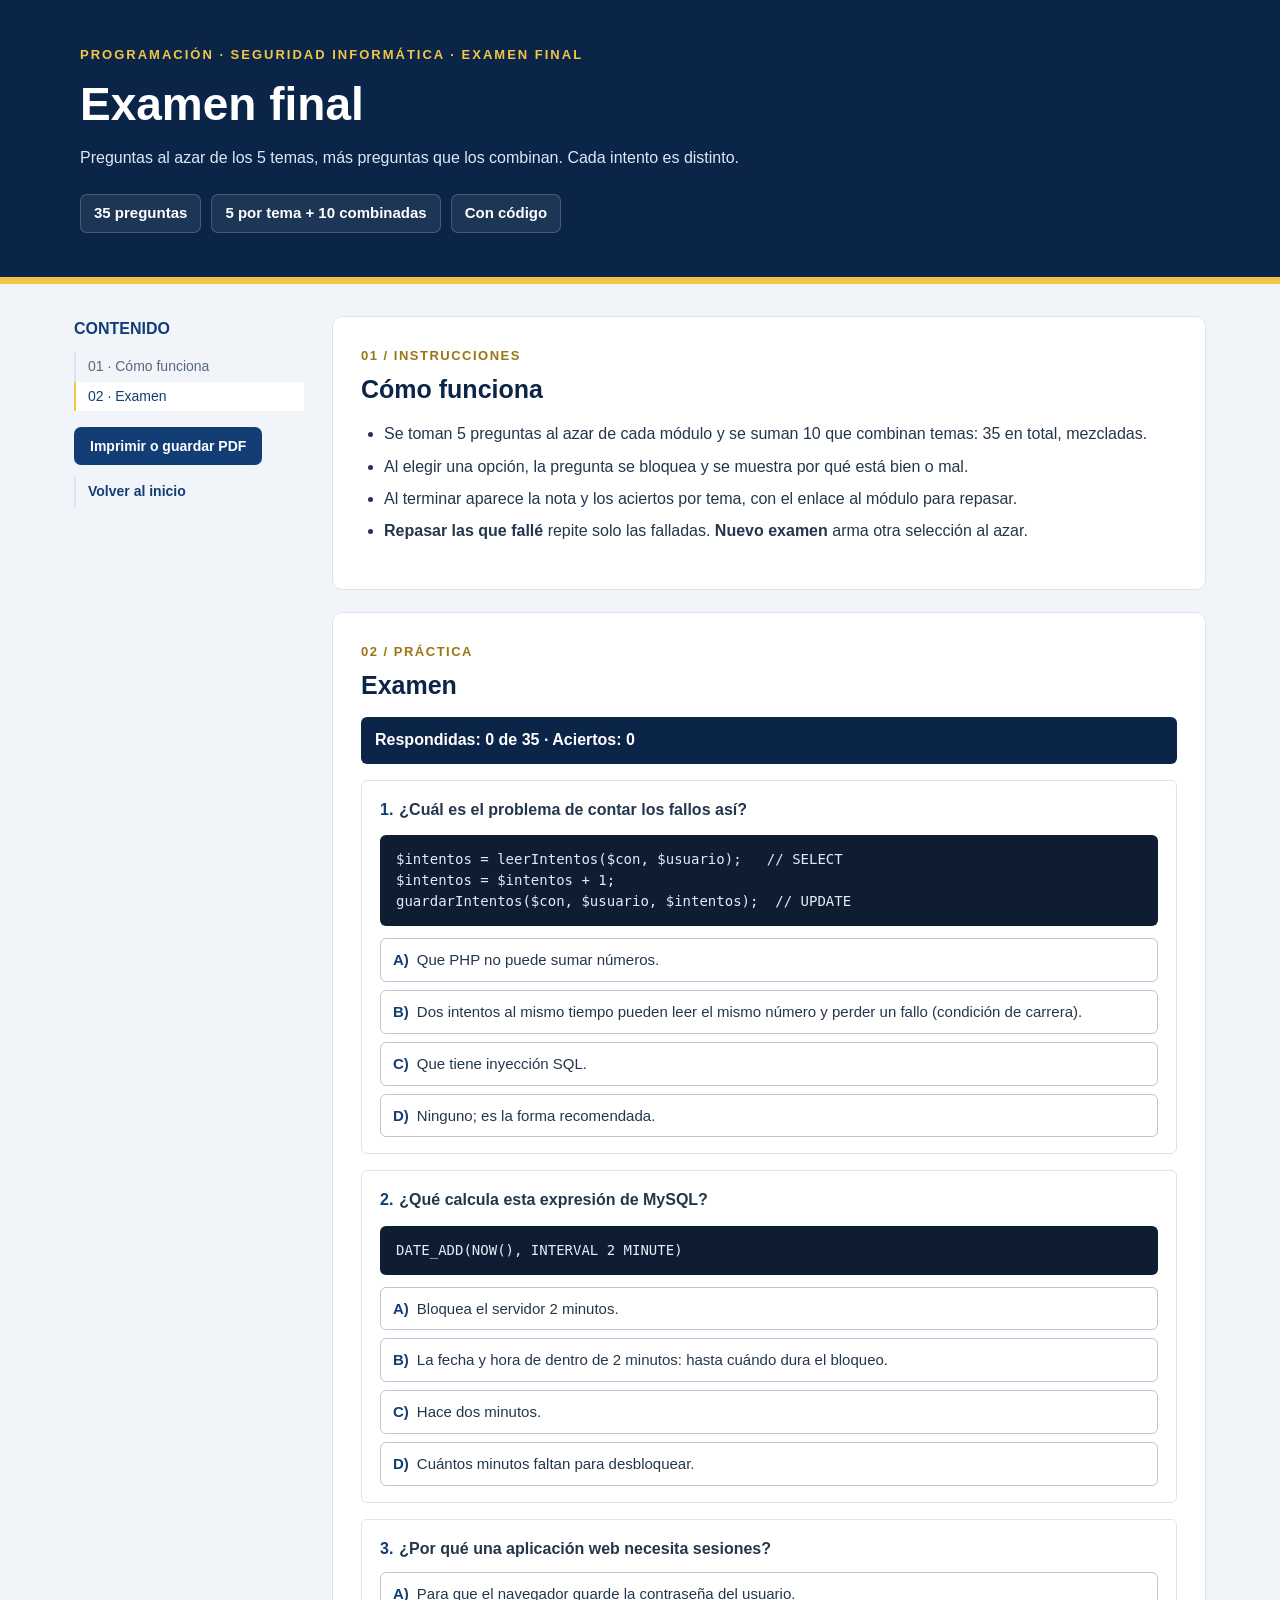
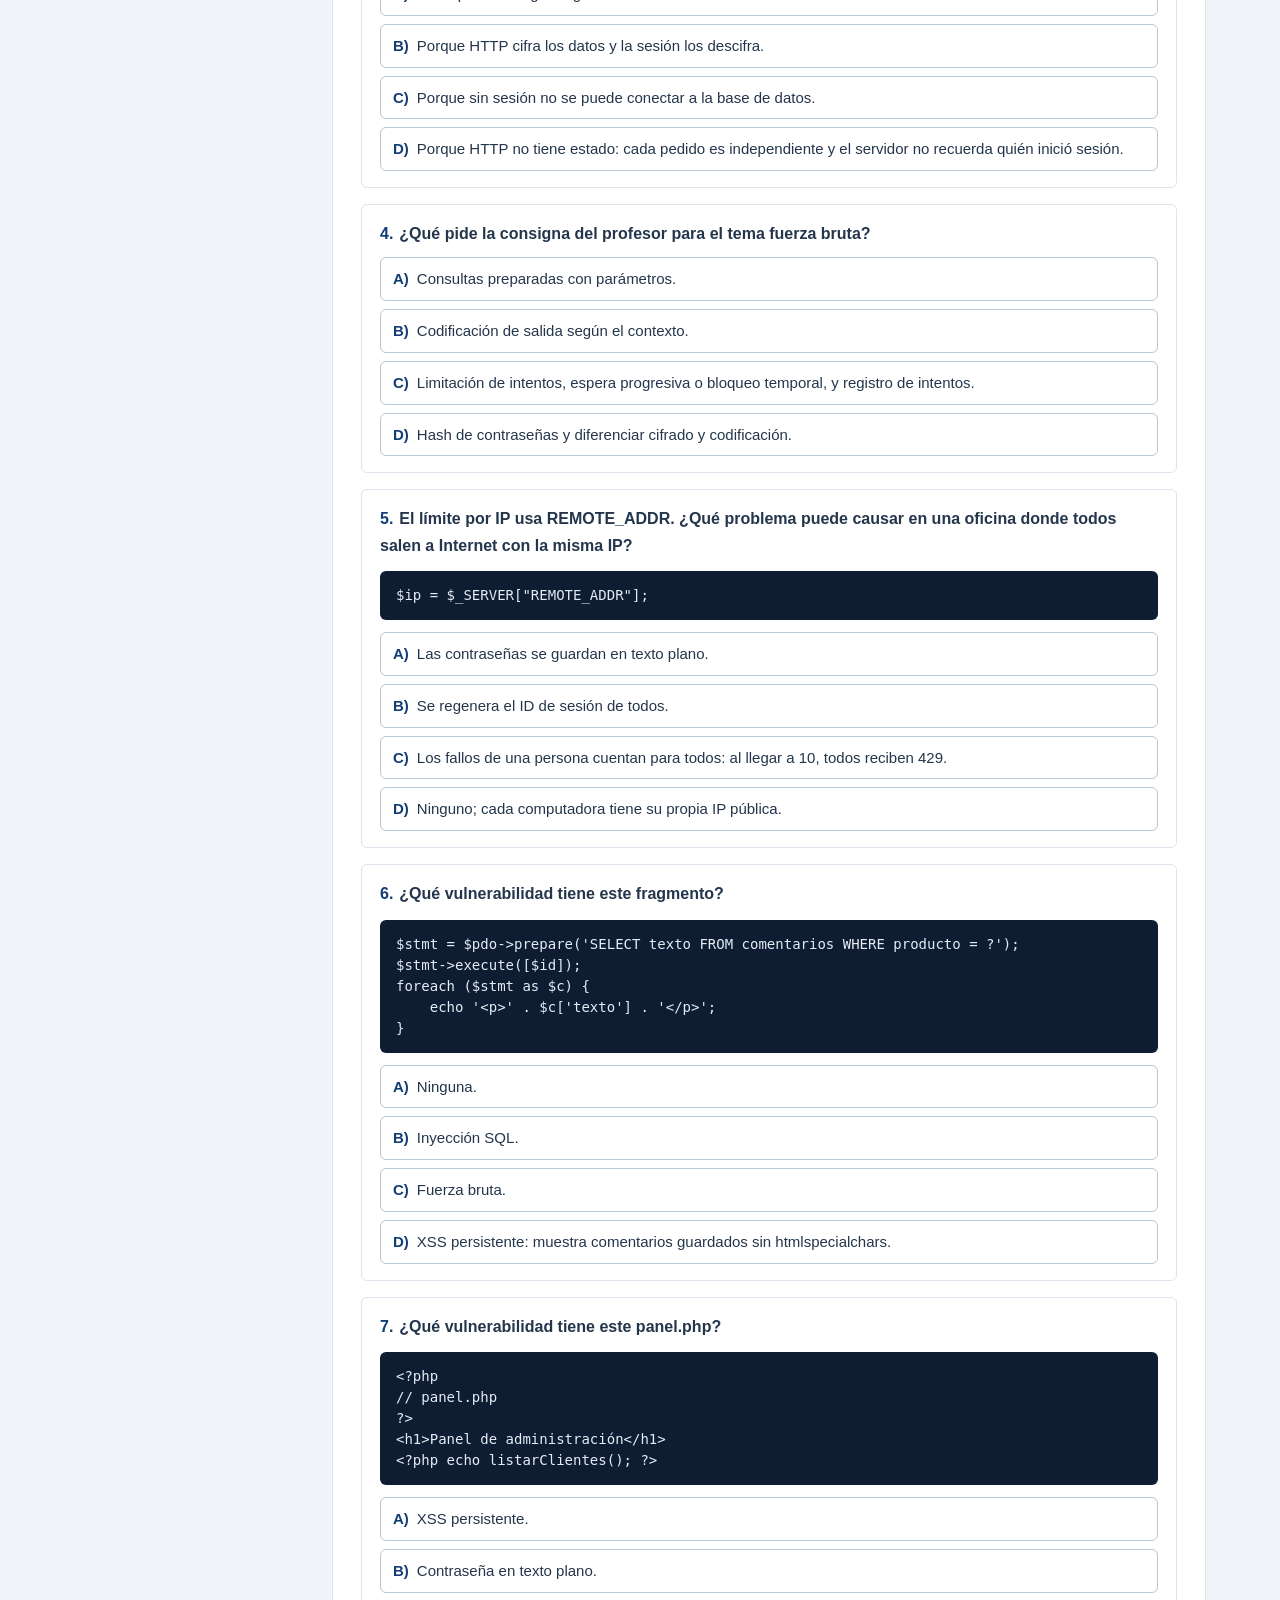
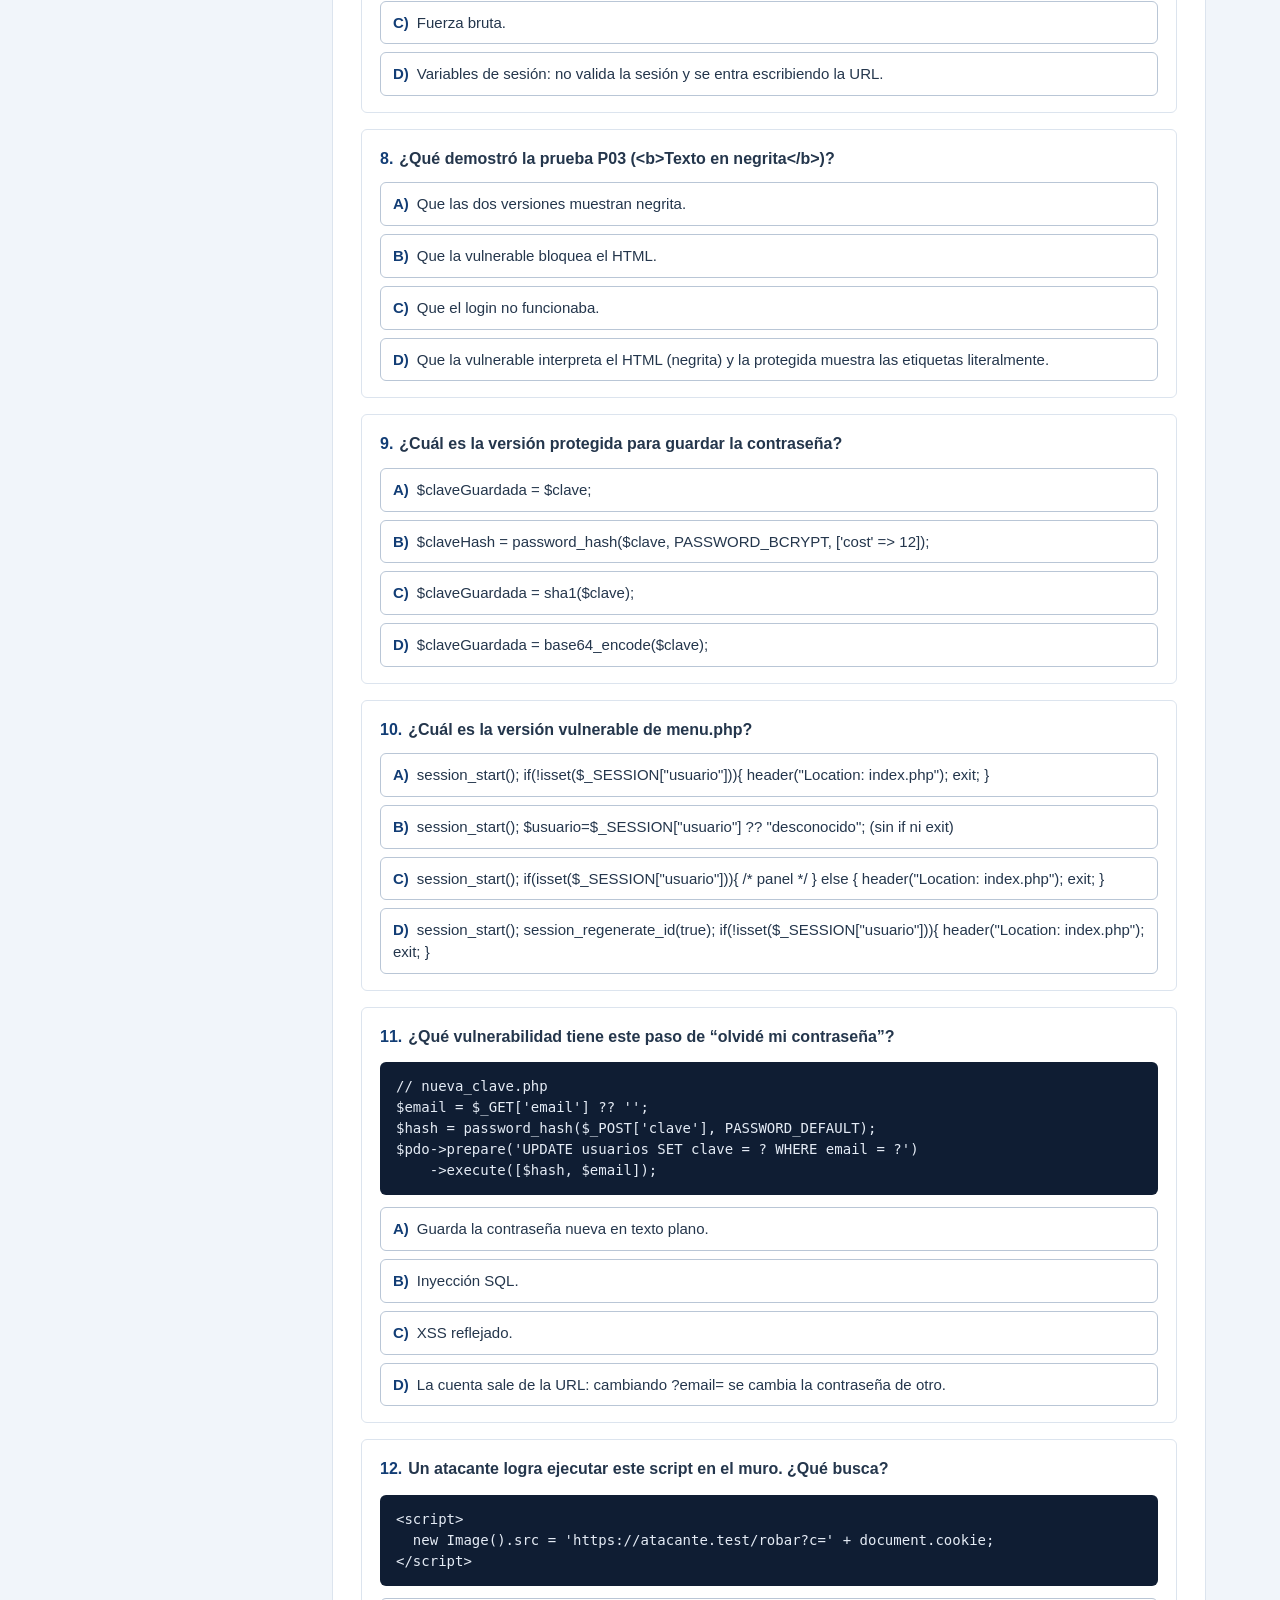
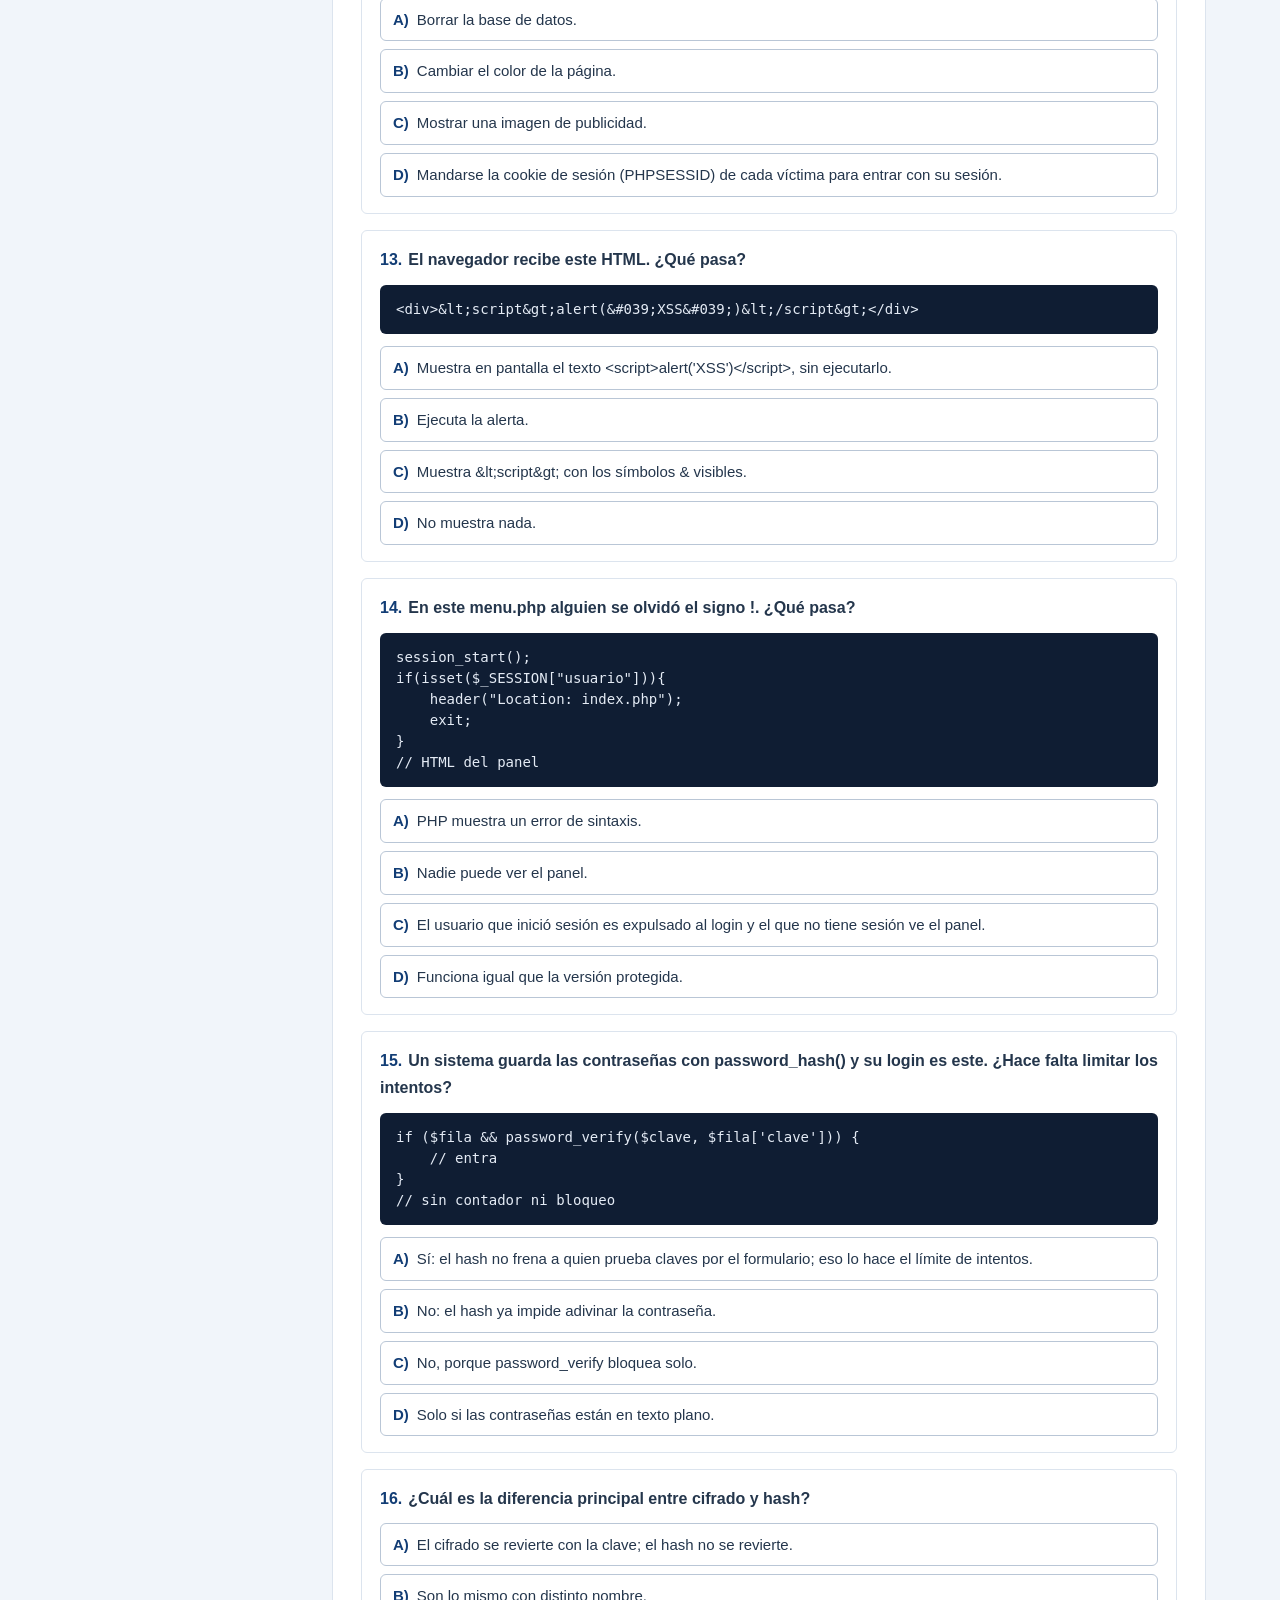
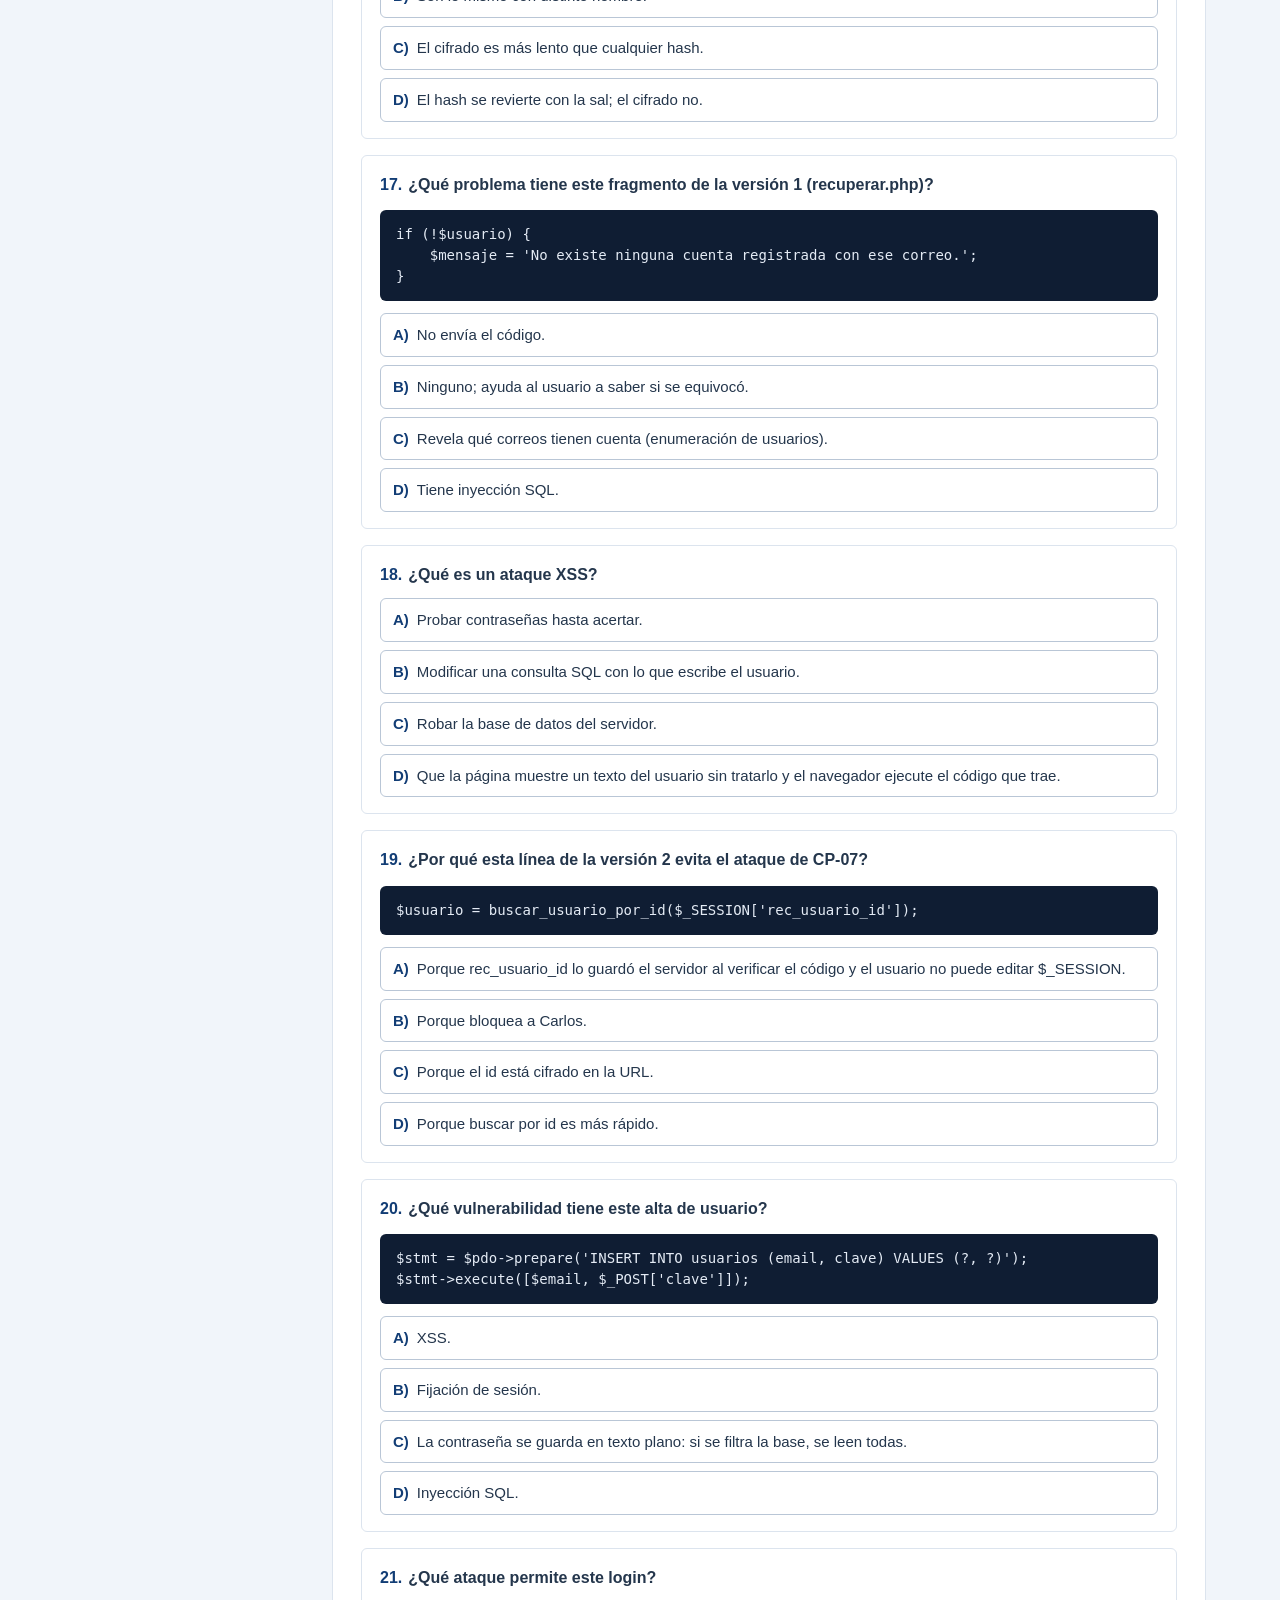
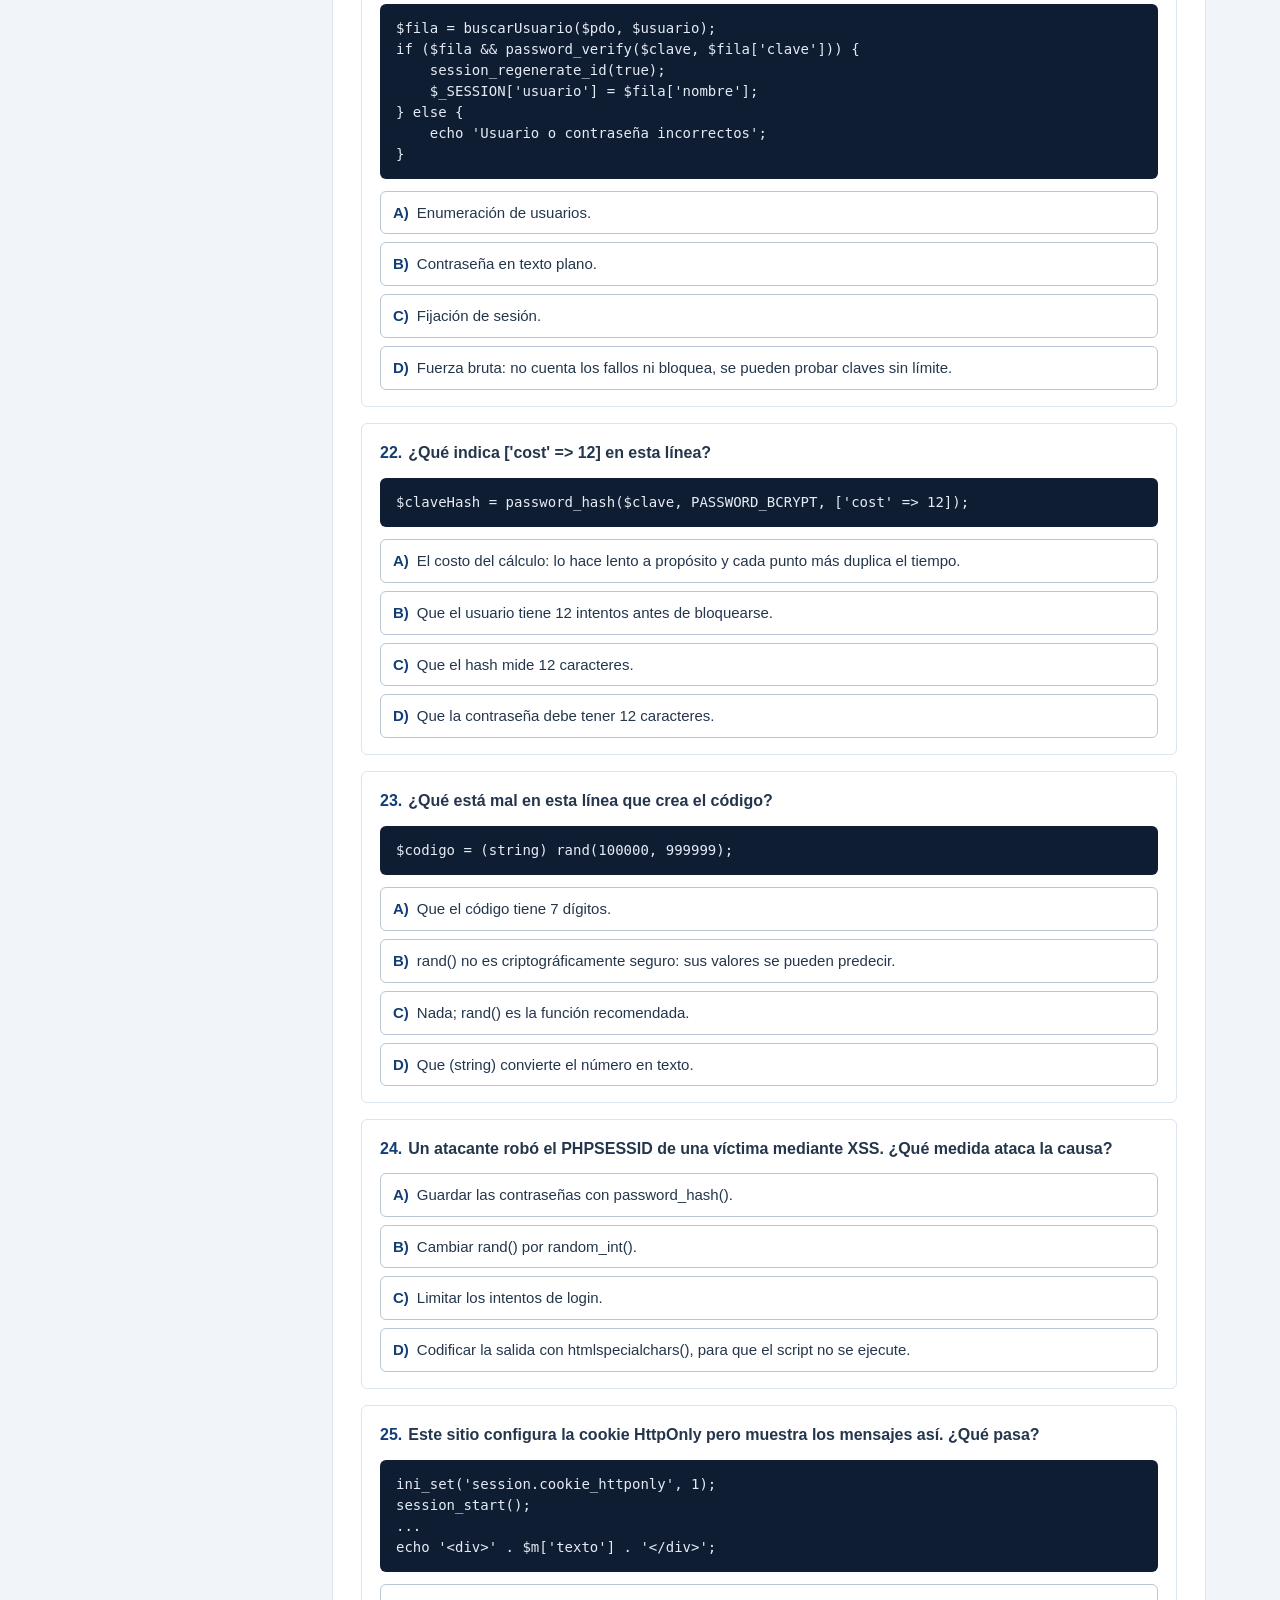
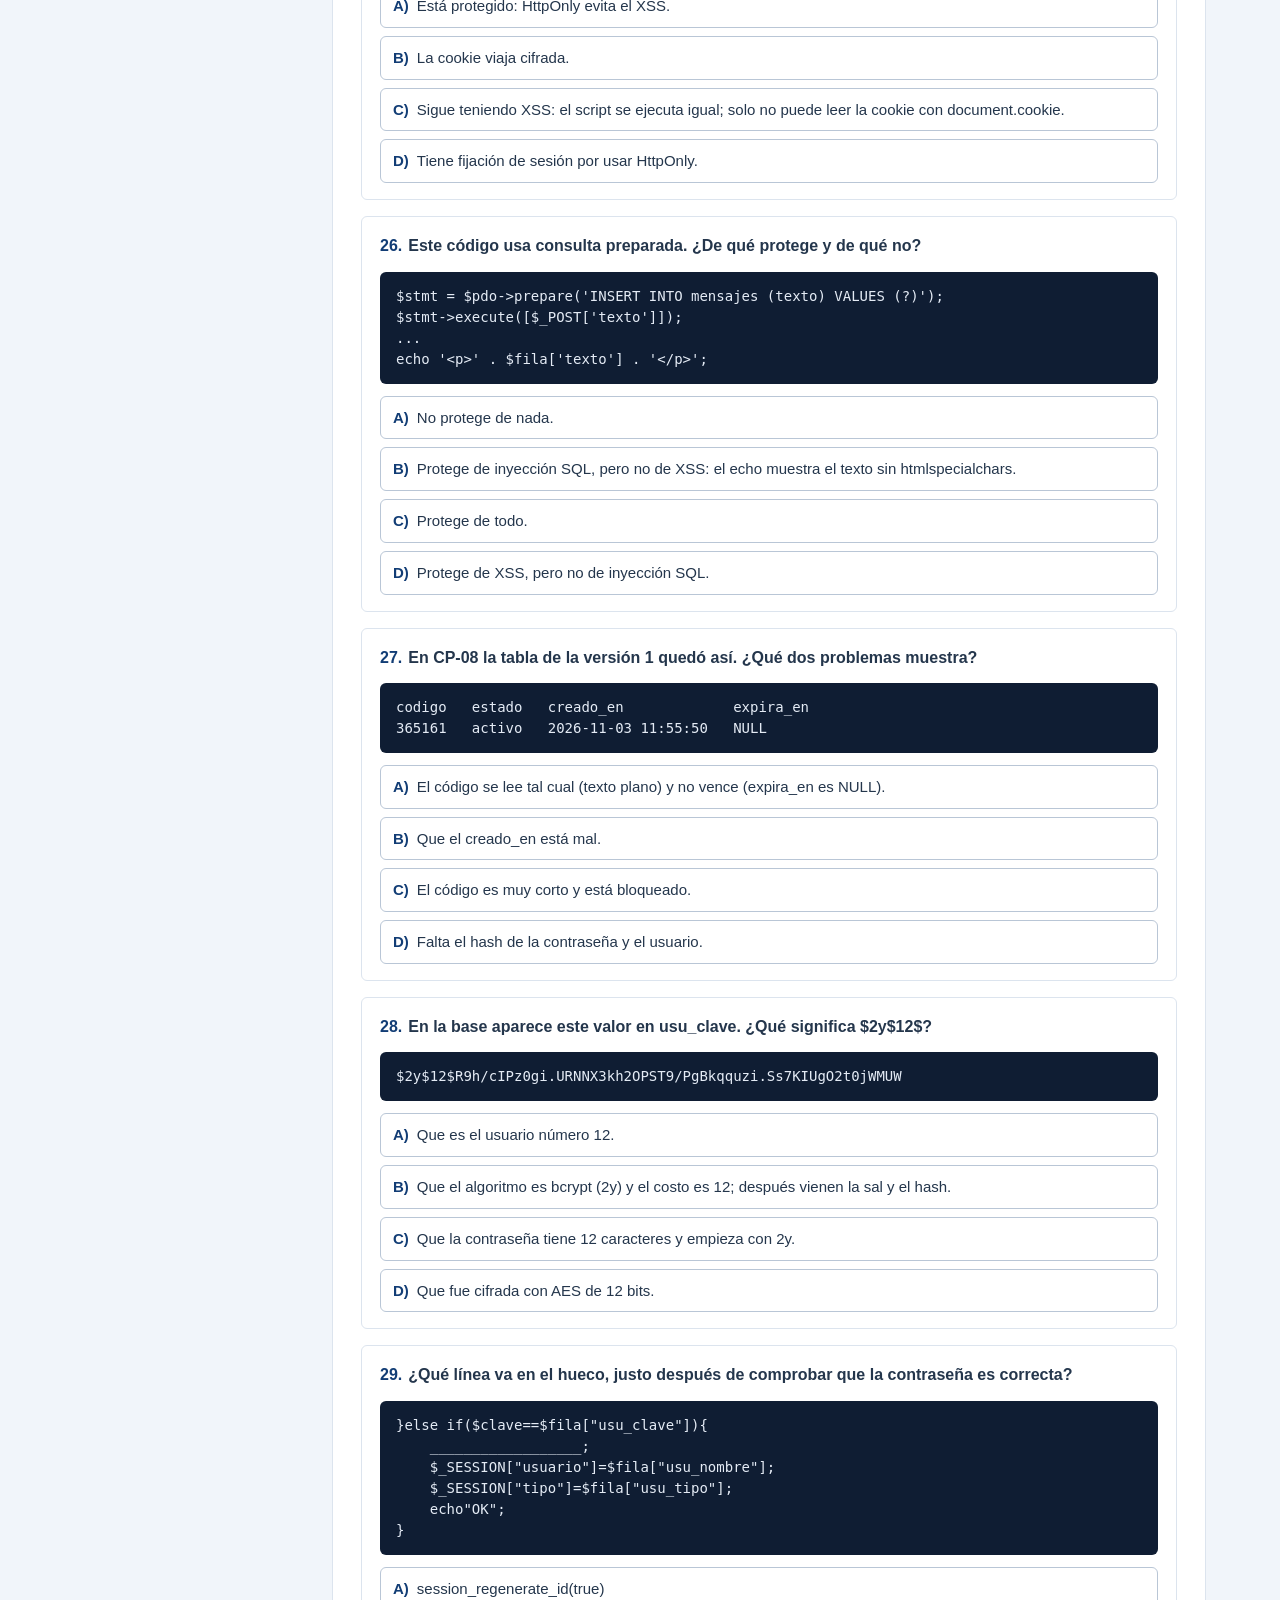
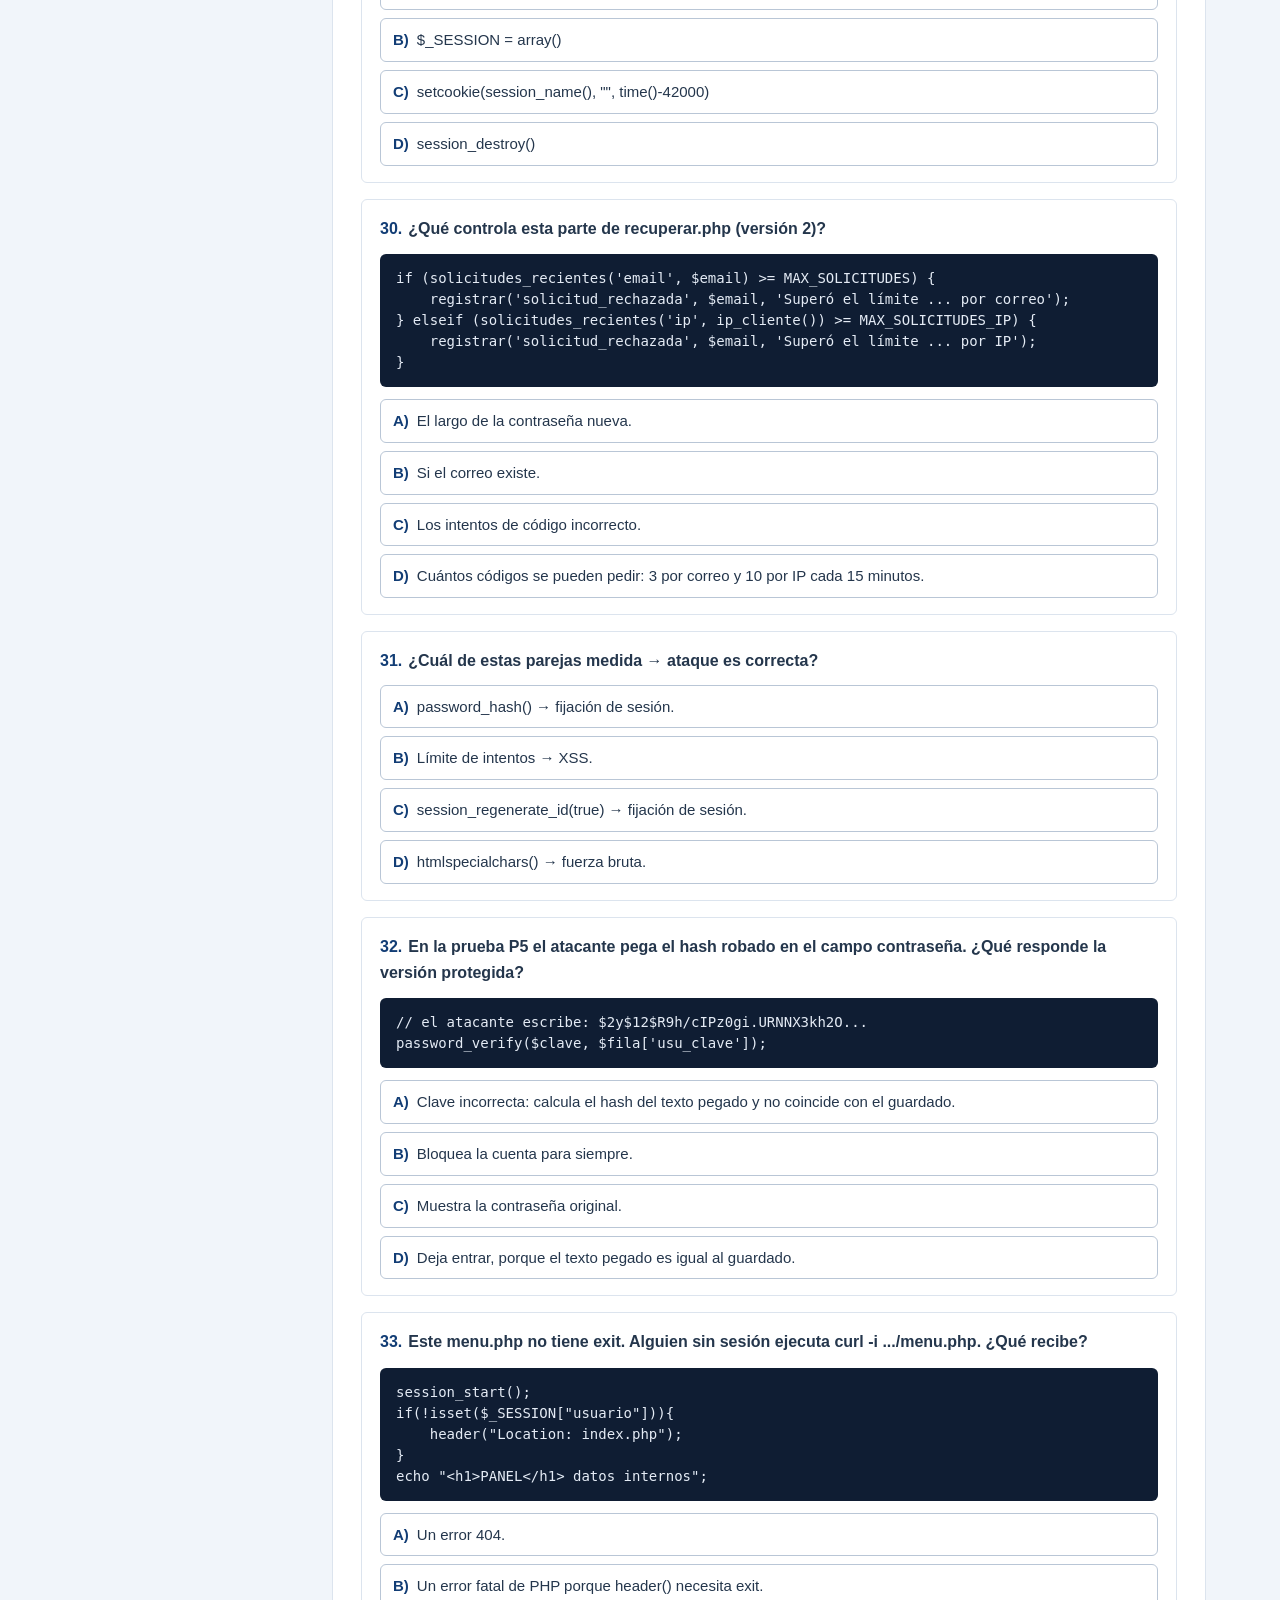
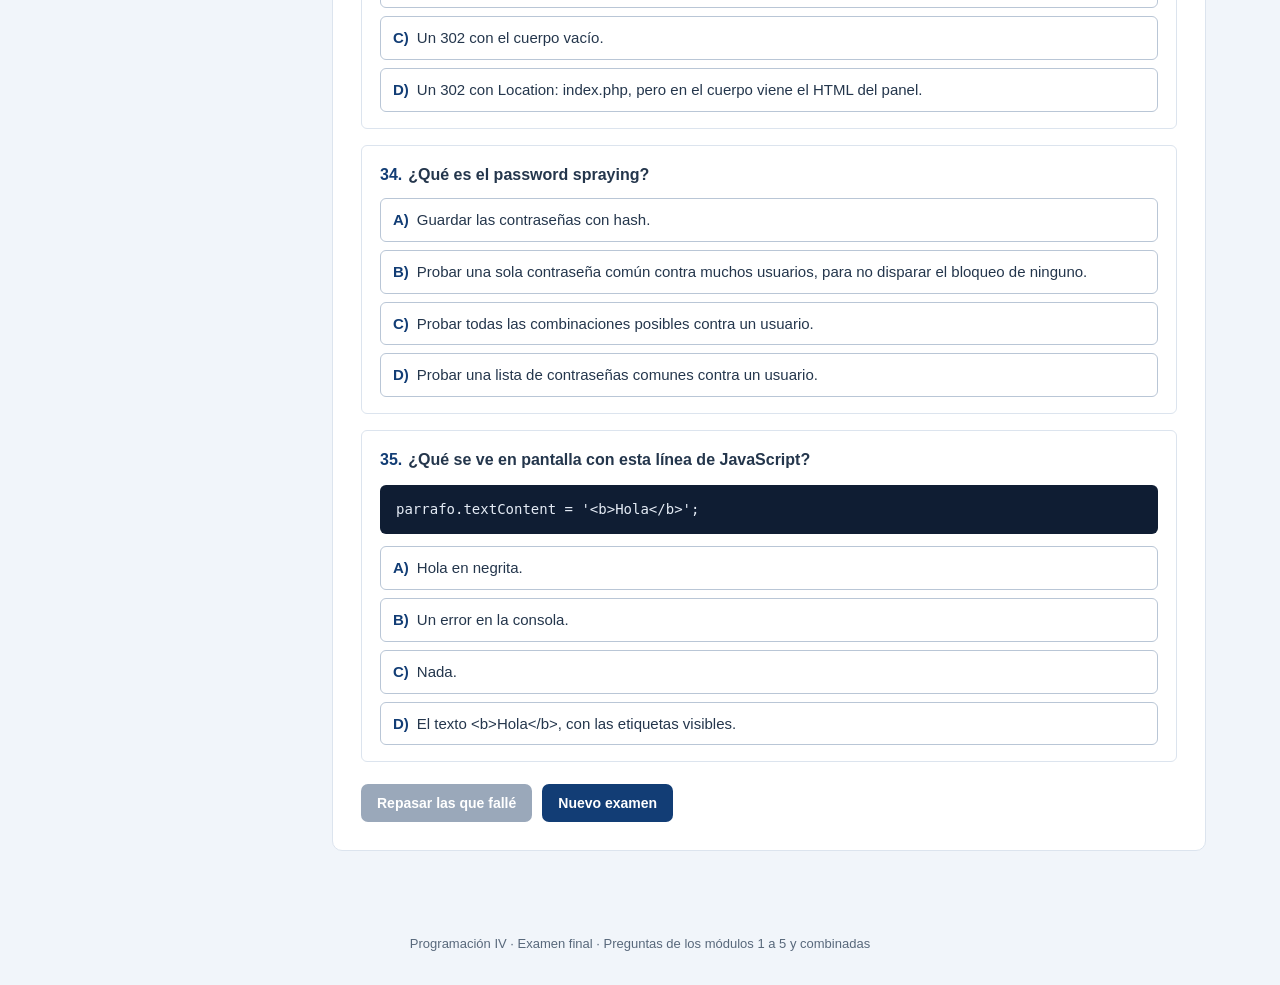
==== examen_final.html @ 5108582b "Resumen de estudio 2.º parcial Programación IV" ====
<!doctype html>
<html lang="es">
<head>
<meta charset="utf-8">
<meta name="viewport" content="width=device-width,initial-scale=1">
<title>Examen final · Los 5 temas</title>
<link rel="stylesheet" href="css/style.css">
</head>
<body>
<header>
  <div class="etiqueta">Programación · Seguridad informática · Examen final</div>
  <h1>Examen final</h1>
  <p>Preguntas al azar de los 5 temas, más preguntas que los combinan. Cada intento es distinto.</p>
  <div class="chips">
    <span class="chip">35 preguntas</span>
    <span class="chip">5 por tema + 10 combinadas</span>
    <span class="chip">Con código</span>
  </div>
</header>

<div class="disposicion">
  <nav class="indice" aria-label="Contenido">
    <strong>CONTENIDO</strong>
    <a href="#como-funciona">01 · Cómo funciona</a>
    <a href="#practica">02 · Examen</a>
    <button type="button" class="boton-imprimir">Imprimir o guardar PDF</button>
    <a class="volver" href="index.html">Volver al inicio</a>
  </nav>

  <main>
    <section id="como-funciona">
      <span class="numero">01 / INSTRUCCIONES</span>
      <h2>Cómo funciona</h2>
      <ul>
        <li>Se toman 5 preguntas al azar de cada módulo y se suman 10 que combinan temas: 35 en total, mezcladas.</li>
        <li>Al elegir una opción, la pregunta se bloquea y se muestra por qué está bien o mal.</li>
        <li>Al terminar aparece la nota y los aciertos por tema, con el enlace al módulo para repasar.</li>
        <li><strong>Repasar las que fallé</strong> repite solo las falladas. <strong>Nuevo examen</strong> arma otra selección al azar.</li>
      </ul>
    </section>

    <section id="practica">
      <span class="numero">02 / PRÁCTICA</span>
      <h2>Examen</h2>
      <div id="examen-final"><p class="chico">El examen necesita JavaScript activado.</p></div>
    </section>
  </main>
</div>

<footer>Programación IV · Examen final · Preguntas de los módulos 1 a 5 y combinadas</footer>
<script src="js/preguntas1.js"></script>
<script src="js/preguntas2.js"></script>
<script src="js/preguntas3.js"></script>
<script src="js/preguntas4.js"></script>
<script src="js/preguntas5.js"></script>
<script src="js/preguntas_final.js"></script>
<script src="js/script.js"></script>
</body>
</html>
---- css/style.css ----
/* Estilo común del sitio, basado en la página de la consigna */
:root {
  --azul: #123d75;
  --marino: #0b2548;
  --dorado: #f2c644;
  --tinta: #24364c;
  --gris: #58687b;
  --fondo: #f1f5fa;
  --linea: #dce4ee;
  --rojo: #b3261e;
  --rojo-claro: #fbeceb;
  --verde: #1f7a5c;
  --verde-claro: #e7f4ee;
  --mono: Consolas, "DejaVu Sans Mono", "Courier New", monospace;
}

* { box-sizing: border-box; }
html { scroll-behavior: smooth; scroll-padding-top: 24px; }
body { margin: 0; font: 16px/1.65 "Segoe UI", Arial, sans-serif; color: var(--tinta); background: var(--fondo); overflow-wrap: break-word; }
a { color: var(--azul); }

/* Encabezado */
header { background: var(--marino); color: #fff; padding: 44px max(24px, calc((100% - 1120px) / 2)); border-bottom: 7px solid var(--dorado); }
.etiqueta { text-transform: uppercase; letter-spacing: 2px; color: var(--dorado); font-size: 13px; font-weight: 700; }
h1 { font-size: clamp(28px, 4.5vw, 46px); line-height: 1.13; max-width: 850px; margin: 14px 0; }
header p { max-width: 800px; color: #dce8f7; margin: 8px 0; }
header a { color: #fff; }
.chips { display: flex; flex-wrap: wrap; gap: 10px; margin-top: 22px; }
.chip { background: #ffffff14; border: 1px solid #ffffff30; padding: 6px 13px; border-radius: 7px; font-weight: 600; font-size: 15px; }

/* Disposición con índice lateral */
.disposicion { display: grid; grid-template-columns: 230px minmax(0, 1fr); gap: 28px; max-width: 1180px; padding: 32px 24px 60px; margin: auto; }
nav.indice { align-self: start; position: sticky; top: 16px; }
nav.indice strong { display: block; color: var(--azul); margin-bottom: 10px; }
nav.indice a { display: block; text-decoration: none; color: var(--gris); padding: 5px 12px; border-left: 2px solid var(--linea); font-size: 14px; line-height: 1.4; }
nav.indice a:hover, nav.indice a.activo { color: var(--azul); background: #fff; border-color: var(--dorado); }
nav.indice .volver { margin-top: 12px; font-weight: 600; color: var(--azul); }

button { border: 0; background: var(--azul); color: #fff; border-radius: 7px; padding: 11px 16px; font: 600 14px "Segoe UI", Arial, sans-serif; cursor: pointer; margin-top: 16px; }
button:hover { background: var(--marino); }

/* Secciones */
main { min-width: 0; }
section { background: #fff; border: 1px solid var(--linea); border-radius: 10px; padding: 28px; margin-bottom: 22px; }
h2 { font-size: 25px; line-height: 1.25; color: var(--marino); margin: 0 0 16px; }
h3 { color: var(--azul); font-size: 19px; margin: 26px 0 8px; }
h4 { color: var(--marino); font-size: 16px; margin: 18px 0 6px; }
p { margin: 8px 0 14px; }
ul, ol { padding-left: 23px; }
li { margin: 6px 0; }
.numero { color: #9a7511; font-size: 13px; font-weight: 700; letter-spacing: 1.5px; display: block; margin-bottom: 8px; }
.chico { font-size: 14px; color: var(--gris); }
code { font-family: var(--mono); font-size: 0.92em; background: #eef2f7; padding: 1px 5px; border-radius: 4px; }

/* Recuadros */
.nota { background: #f3f7fc; border-left: 4px solid var(--azul); padding: 14px 18px; margin: 18px 0; }
.ojo { background: #fff9e6; border-left: 4px solid var(--dorado); padding: 14px 18px; margin: 18px 0; }
.ojo > strong:first-child { color: #7a5c00; }
.ejemplo { background: #f3f7fc; border-radius: 7px; padding: 16px 18px; margin: 12px 0; }
.ejemplo b.titulo { display: block; color: var(--azul); font-size: 13px; margin-bottom: 5px; text-transform: uppercase; letter-spacing: 0.6px; }
.esencial { counter-reset: punto; list-style: none; padding: 0; }
.esencial li { counter-increment: punto; position: relative; padding: 10px 0 10px 44px; border-bottom: 1px solid var(--linea); margin: 0; }
.esencial li:before { content: counter(punto, decimal-leading-zero); position: absolute; left: 0; top: 10px; font-weight: 700; color: var(--azul); }

/* Código */
pre { font-family: var(--mono); font-size: 14px; line-height: 1.5; background: #0f1d33; color: #e4ebf5; padding: 14px 16px; border-radius: 6px; overflow-x: auto; margin: 12px 0; white-space: pre; }
pre code { background: none; padding: 0; font-size: inherit; color: inherit; }
.archivo { font-family: var(--mono); font-size: 13px; color: var(--gris); margin: 14px 0 -6px; }

/* Comparación vulnerable / protegido */
.comparacion { display: grid; grid-template-columns: minmax(0, 1fr) minmax(0, 1fr); gap: 16px; margin: 18px 0; }
.version { background: #f5f7fa; border-radius: 6px; border-top: 6px solid var(--rojo); padding: 14px 16px; min-width: 0; }
.version.protegido { border-top-color: var(--verde); }
.version .franja { display: inline-block; font-size: 12px; font-weight: 700; letter-spacing: 1px; text-transform: uppercase; color: #fff; background: var(--rojo); padding: 2px 9px; border-radius: 4px; }
.version.protegido .franja { background: var(--verde); }
.version h4 { margin-top: 10px; }
.version p { font-size: 15px; }
.comparacion pre { white-space: pre-wrap; overflow-wrap: anywhere; } /* el código de las columnas no se corta */

/* Tablas */
.tabla-contenedor { overflow-x: auto; margin: 16px 0; }
table { border-collapse: collapse; width: 100%; font-size: 14px; }
th { background: var(--azul); color: #fff; text-align: left; font-weight: 600; }
td, th { padding: 11px 13px; border: 1px solid var(--linea); vertical-align: top; }
tbody tr:nth-child(even) { background: #f5f8fc; }
td code { overflow-wrap: anywhere; }
.tabla-lineas td:first-child { width: 24%; }

/* Escenarios paso a paso */
.escenario { border: 1px solid var(--linea); border-radius: 6px; margin: 16px 0; }
.escenario h3 { margin: 0; padding: 12px 16px; background: #f3f7fc; font-size: 17px; border-bottom: 1px solid var(--linea); }
.escenario .accion { padding: 12px 16px 2px; }
.escenario .comparacion { margin: 0; padding: 0 16px 16px; }

/* Glosario */
dl.glosario { margin: 0; }
dl.glosario dt { font-weight: 700; color: var(--marino); margin-top: 12px; }
dl.glosario dd { margin: 2px 0 0 0; padding-bottom: 10px; border-bottom: 1px solid var(--linea); }

/* Preguntas probables */
details { border-bottom: 1px solid var(--linea); padding: 8px 0; }
summary { cursor: pointer; font-weight: 600; color: var(--marino); }
details p { margin: 8px 0 4px 18px; }

/* Examen */
.marcador { position: sticky; top: 0; z-index: 2; background: var(--marino); color: #fff; padding: 10px 14px; border-radius: 6px; font-weight: 600; margin-bottom: 16px; }
.lista-preguntas { list-style: none; padding: 0; margin: 0; }
.pregunta { border: 1px solid var(--linea); border-radius: 6px; padding: 16px 18px; margin-bottom: 16px; }
.pregunta .enunciado { font-weight: 600; margin: 0 0 10px; }
.pregunta .enunciado span { color: var(--azul); margin-right: 6px; }
.opciones { display: grid; gap: 8px; }
.opcion { display: block; width: 100%; text-align: left; margin: 0; background: #fff; color: var(--tinta); border: 1px solid #b9c6d6; border-radius: 6px; padding: 10px 12px; font: 15px/1.45 "Segoe UI", Arial, sans-serif; }
.opcion, .enunciado, .devolucion, p code, li code { overflow-wrap: anywhere; } /* textos largos sin espacios no ensanchan la página */
.opcion:hover:enabled { background: #f3f7fc; border-color: var(--azul); }
.opcion:disabled { cursor: default; }
.opcion .letra { font-weight: 700; color: var(--azul); margin-right: 8px; }
.opcion.correcta { background: var(--verde-claro); border: 2px solid var(--verde); }
.opcion.incorrecta { background: var(--rojo-claro); border: 2px solid var(--rojo); }
.devolucion { margin-top: 12px; padding: 12px 14px; border-radius: 6px; font-size: 15px; }
.devolucion p { margin: 4px 0 8px; }
.devolucion.bien { background: var(--verde-claro); border-left: 4px solid var(--verde); }
.devolucion.mal { background: var(--rojo-claro); border-left: 4px solid var(--rojo); }
.devolucion .rotulo { font-weight: 700; }
.resultado-final { border: 2px solid var(--azul); border-radius: 6px; padding: 14px 18px; margin: 10px 0; font-size: 17px; }

.botones-examen { display: flex; flex-wrap: wrap; gap: 10px; }
.botones-examen button { margin-top: 6px; }
.botones-examen button:disabled { background: #9aa8ba; cursor: default; }
.resultado-final table { margin-top: 6px; font-size: 15px; }

footer { text-align: center; font-size: 13px; color: var(--gris); padding: 0 20px 30px; }

/* Pantallas chicas */
@media (max-width: 850px) {
  .disposicion { grid-template-columns: 1fr; padding: 20px 16px 50px; }
  nav.indice { position: static; display: flex; flex-wrap: wrap; gap: 5px; }
  nav.indice strong { width: 100%; }
  nav.indice a { border: 1px solid var(--linea); border-radius: 5px; background: #fff; }
  nav.indice button { margin: 0; }
  header { padding: 32px 16px; }
  section { padding: 20px 16px; }
  .comparacion { grid-template-columns: minmax(0, 1fr); }
  pre { font-size: 13px; white-space: pre-wrap; overflow-wrap: anywhere; }
}

/* Impresión */
@media print {
  @page { margin: 18mm; }
  body { background: #fff; font-size: 11pt; color: #111; }
  header { background: #fff; color: #111; padding: 0 0 15px; border-bottom: 2px solid #999; }
  header p, .etiqueta { color: #333; }
  .chip { border: 1px solid #aaa; color: #111; }
  .disposicion { display: block; padding: 20px 0; margin: 0; max-width: none; }
  nav.indice, button, footer, .marcador { display: none; }
  section { border: 0; padding: 0; margin-bottom: 24px; }
  h2, h3 { break-after: avoid; }
  tr, .version, .ejemplo, .pregunta, pre { break-inside: avoid; }
  pre { white-space: pre-wrap; }
  .tabla-contenedor { overflow: visible; }
  * { print-color-adjust: exact; -webkit-print-color-adjust: exact; }
}

/* Portada: índice más grande */
nav.indice.grande strong { font-size: 17px; }
nav.indice.grande a { font-size: 18px; padding: 12px 14px; margin-bottom: 6px; }

/* Portada: lista de módulos */
section.principal h2 { font-size: 30px; }
.lista-modulos { list-style: none; padding: 0; margin: 18px 0 0; }
.fila-modulo { display: grid; grid-template-columns: 64px minmax(0, 1fr) auto; gap: 16px; align-items: center; border: 1px solid var(--linea); border-left: 4px solid var(--linea); border-radius: 6px; padding: 18px 20px; margin: 0 0 12px; }
.fila-modulo:has(.disponible) { border-left-color: var(--azul); }
.numero-modulo { font-size: 28px; font-weight: 700; color: #9a7511; }
.nombre-modulo { display: block; font-size: 20px; font-weight: 700; color: var(--marino); text-decoration: none; }
a.nombre-modulo { color: var(--azul); }
a.nombre-modulo:hover { text-decoration: underline; }
.datos-modulo p { margin: 4px 0 0; color: var(--gris); }
.estado { font-size: 14px; font-weight: 600; color: var(--gris); font-style: italic; white-space: nowrap; }
.estado.disponible { font-style: normal; color: #fff; background: var(--azul); padding: 8px 14px; border-radius: 6px; text-decoration: none; }
.estado.disponible:hover { background: var(--marino); }

@media (max-width: 850px) {
  nav.indice.grande { display: grid; grid-template-columns: 1fr; gap: 8px; }
  nav.indice.grande a { margin: 0; }
  nav.indice.grande button { justify-self: start; }
  .fila-modulo { grid-template-columns: 44px minmax(0, 1fr); padding: 16px; }
  .numero-modulo { font-size: 22px; }
  .nombre-modulo { font-size: 18px; }
  .estado { grid-column: 2; justify-self: start; }
}
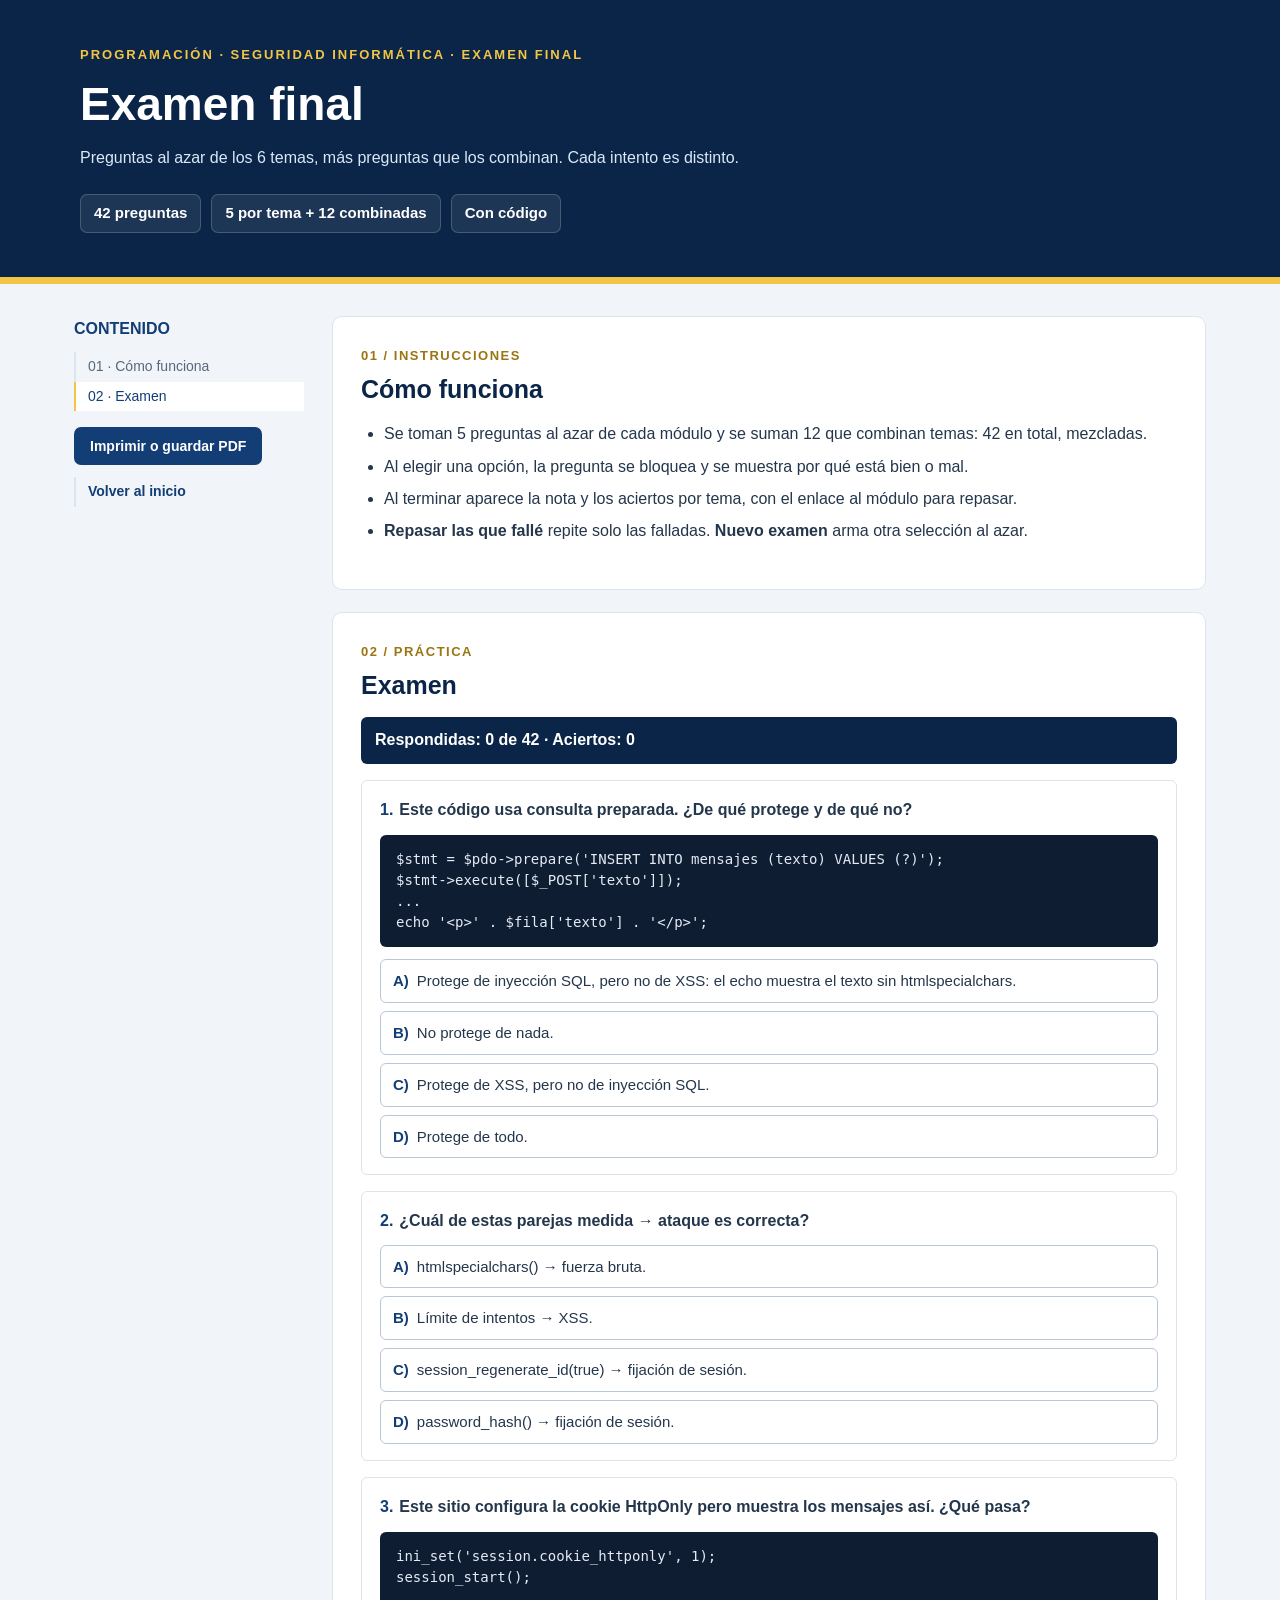
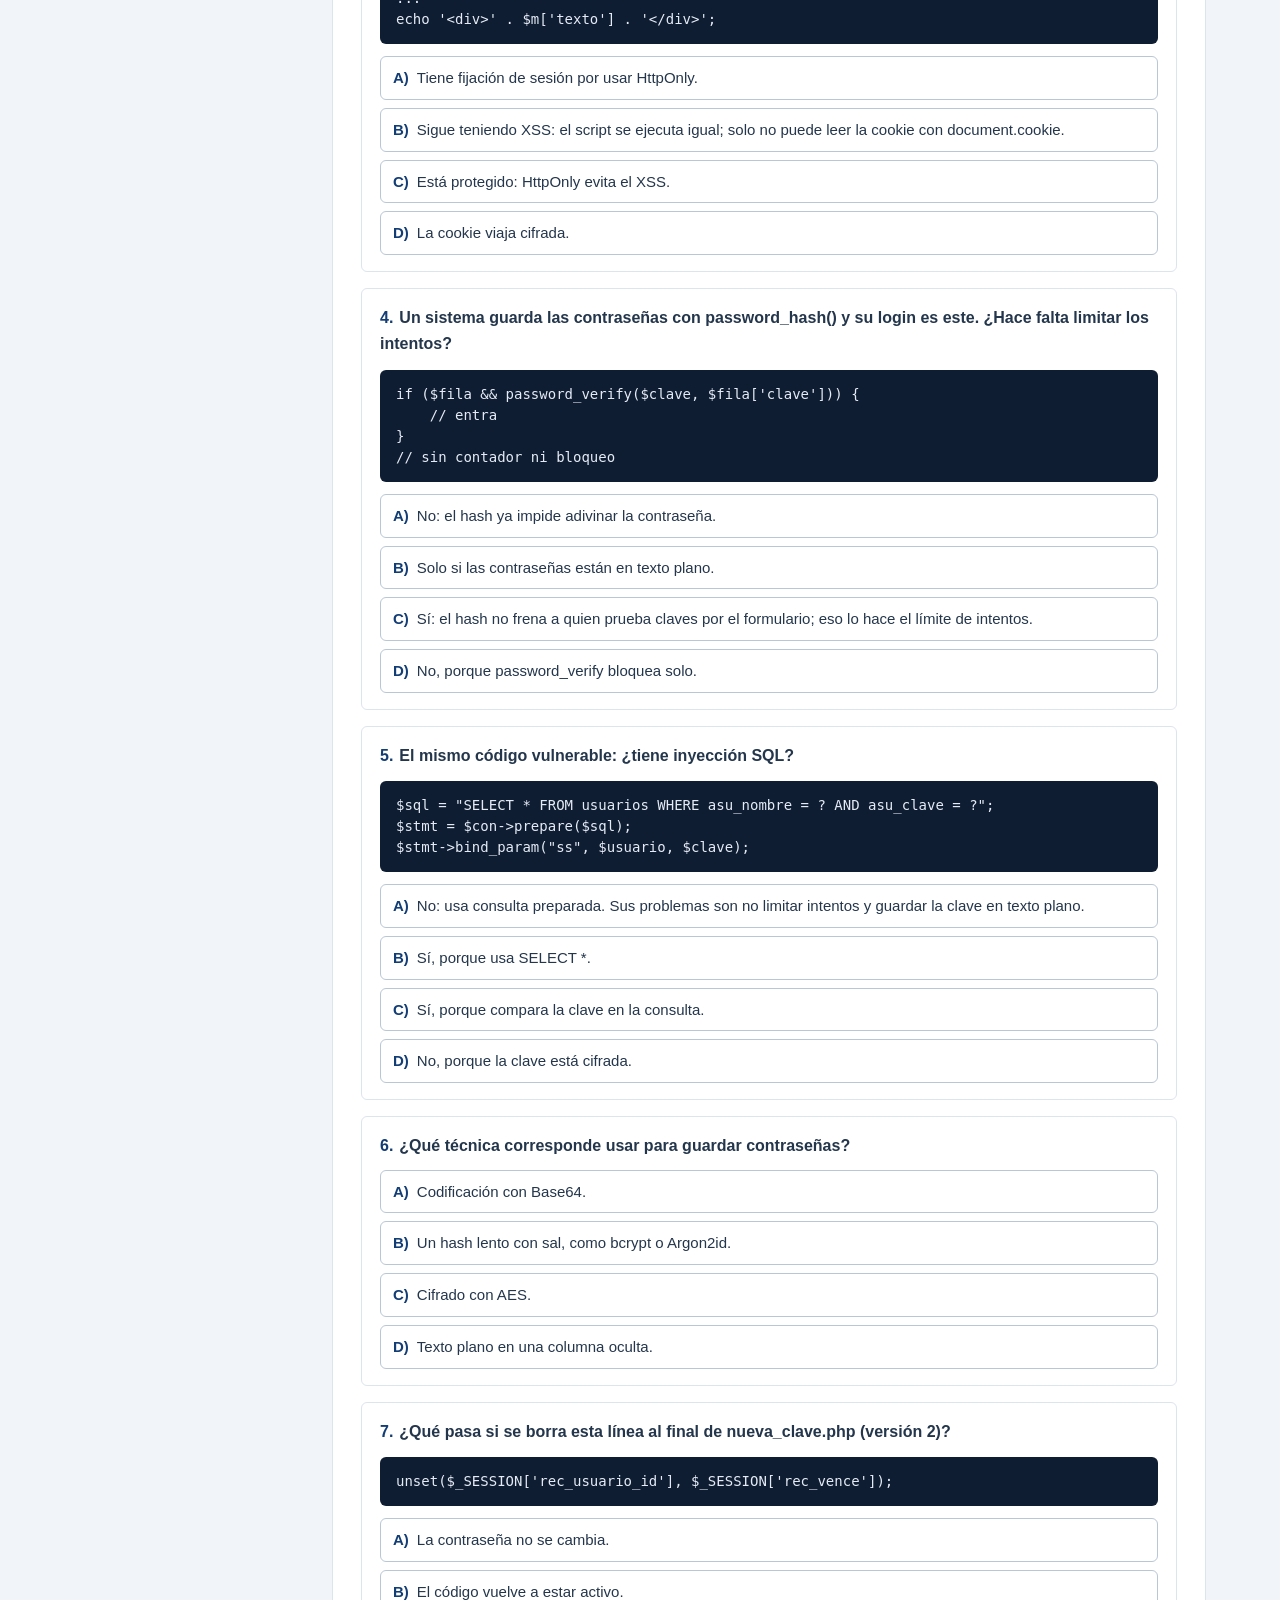
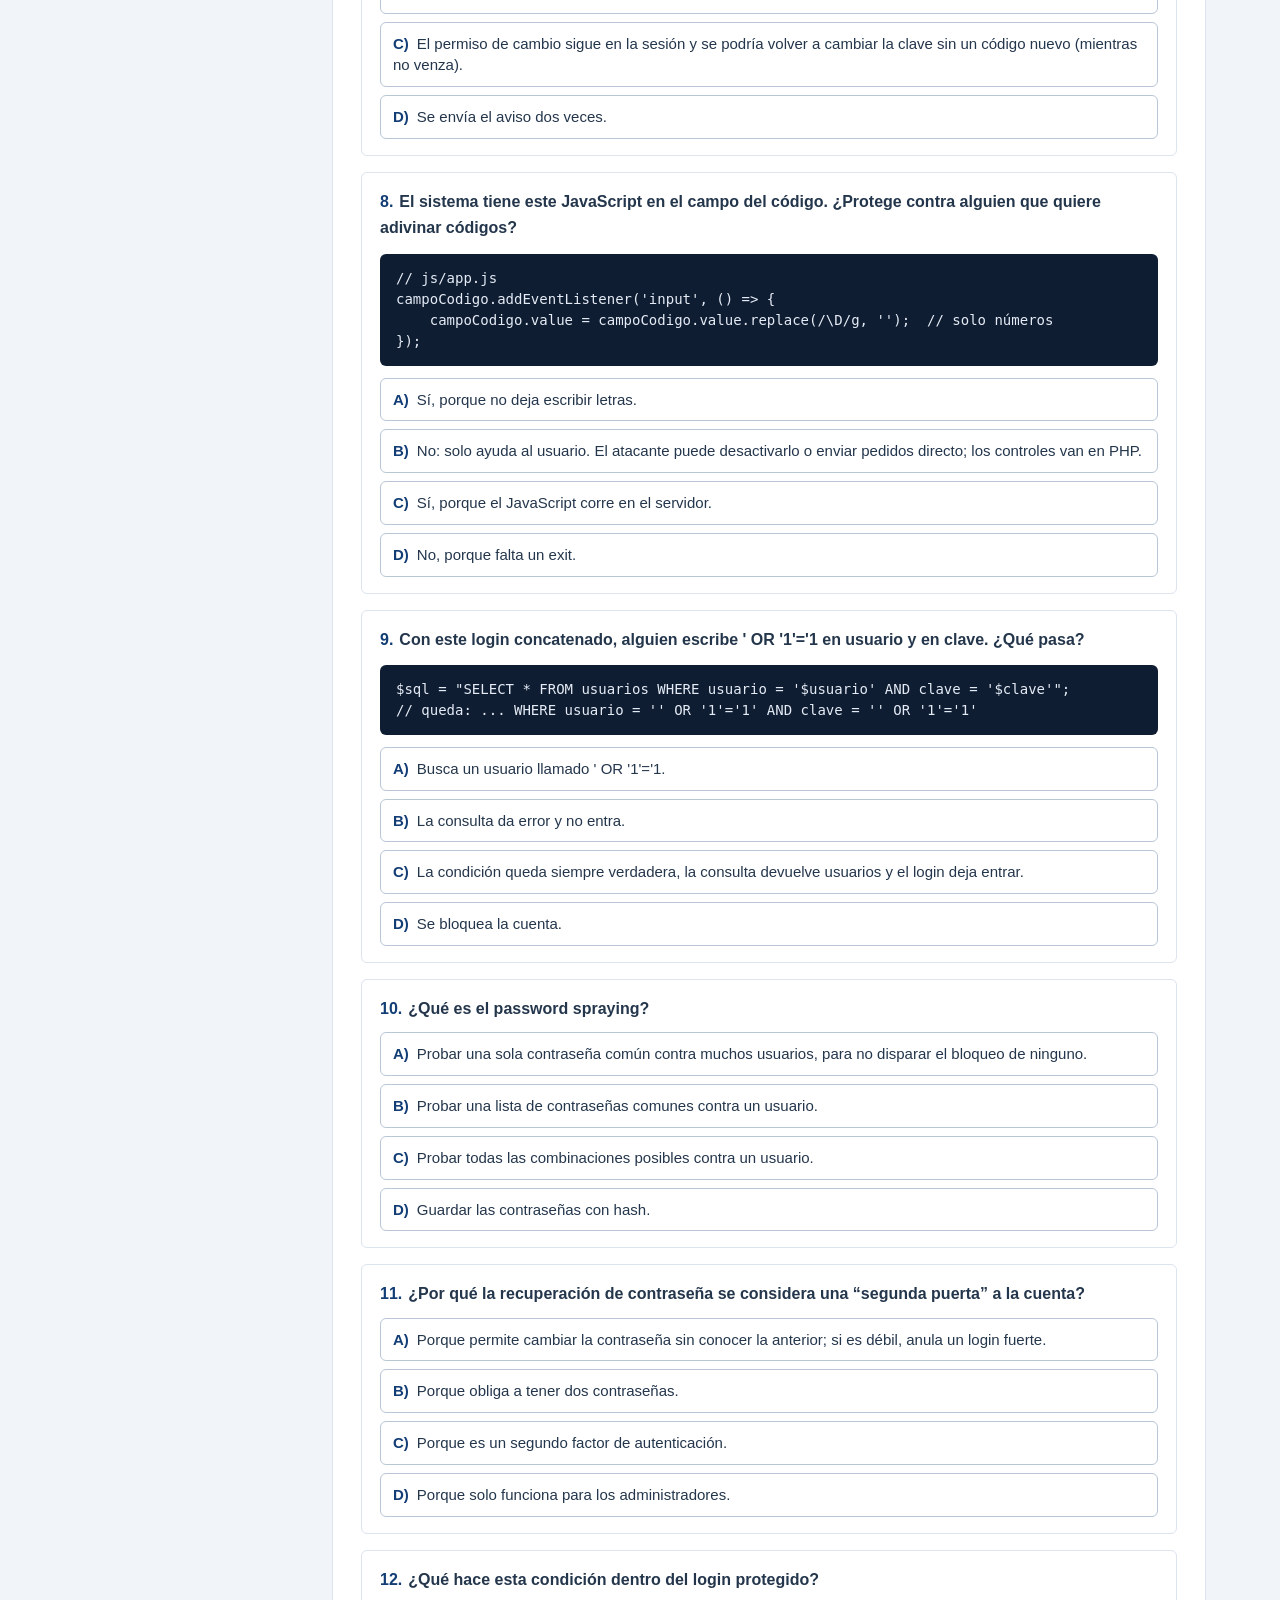
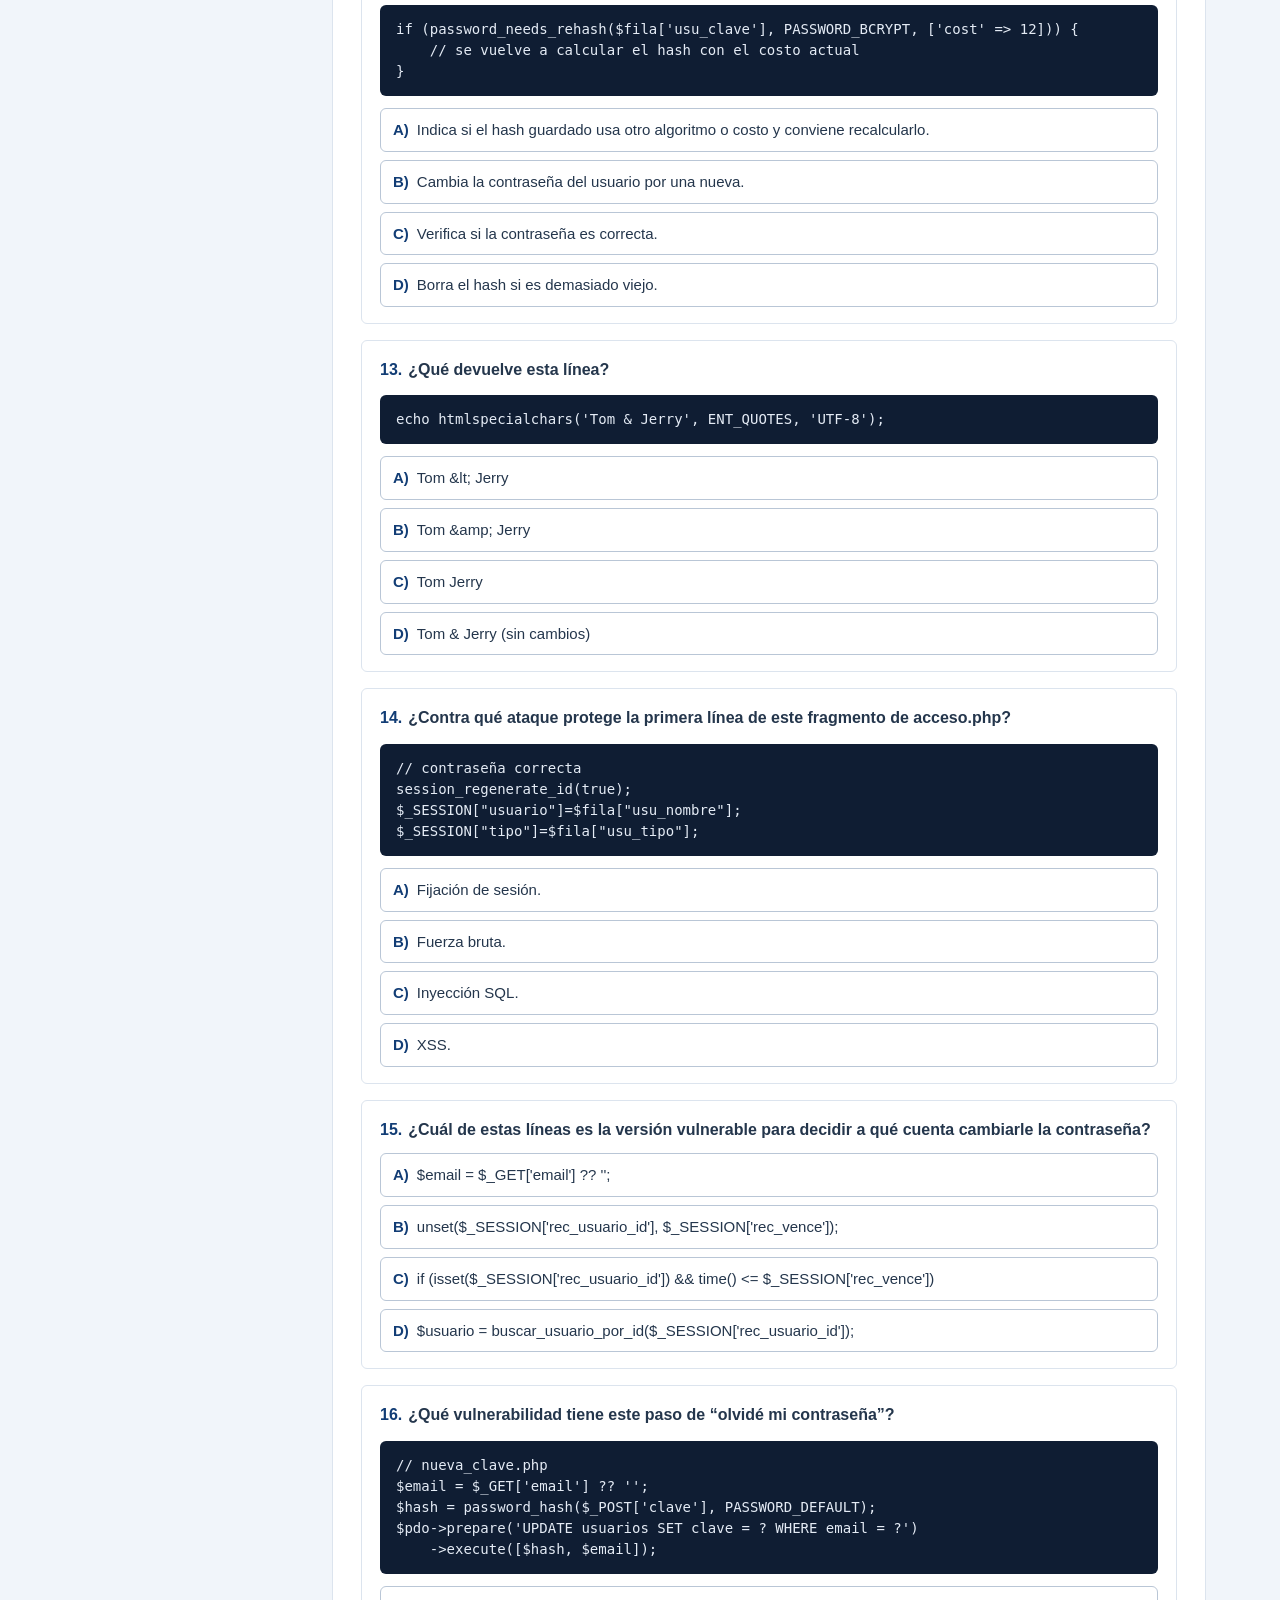
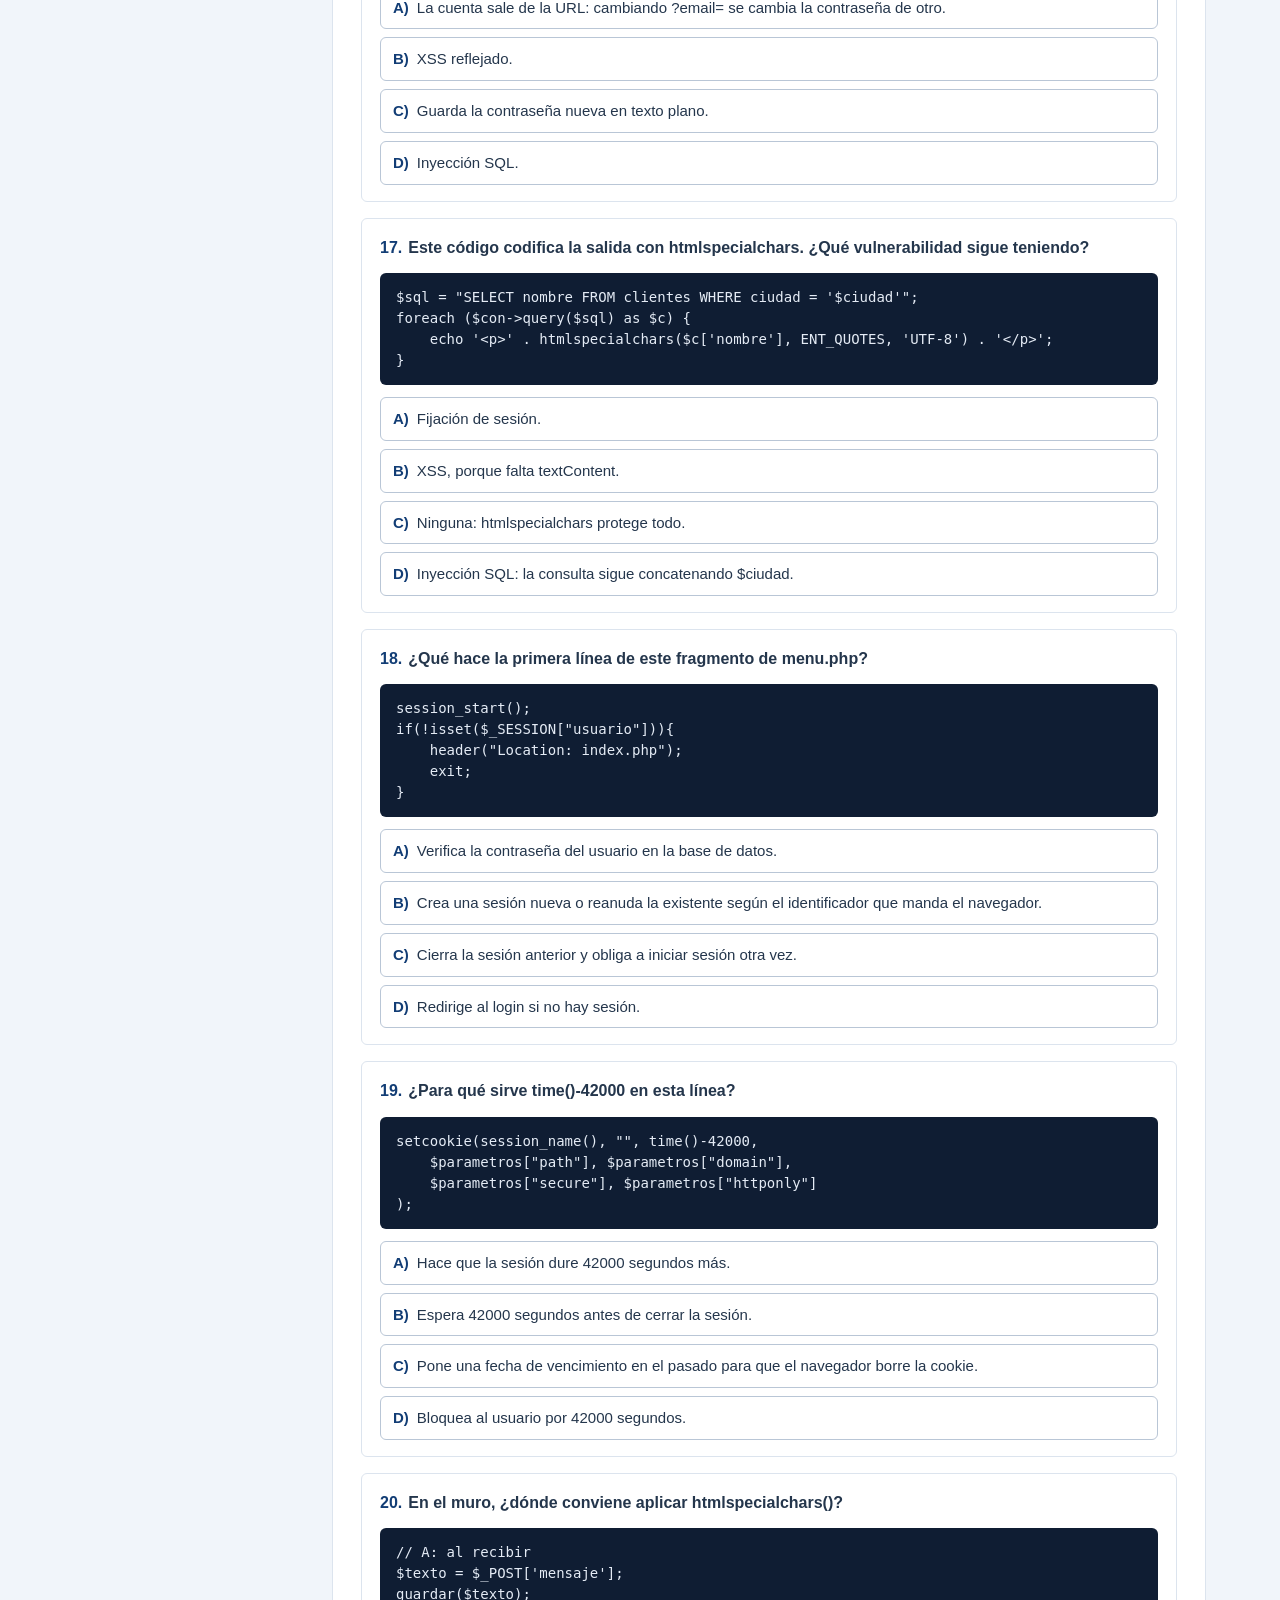
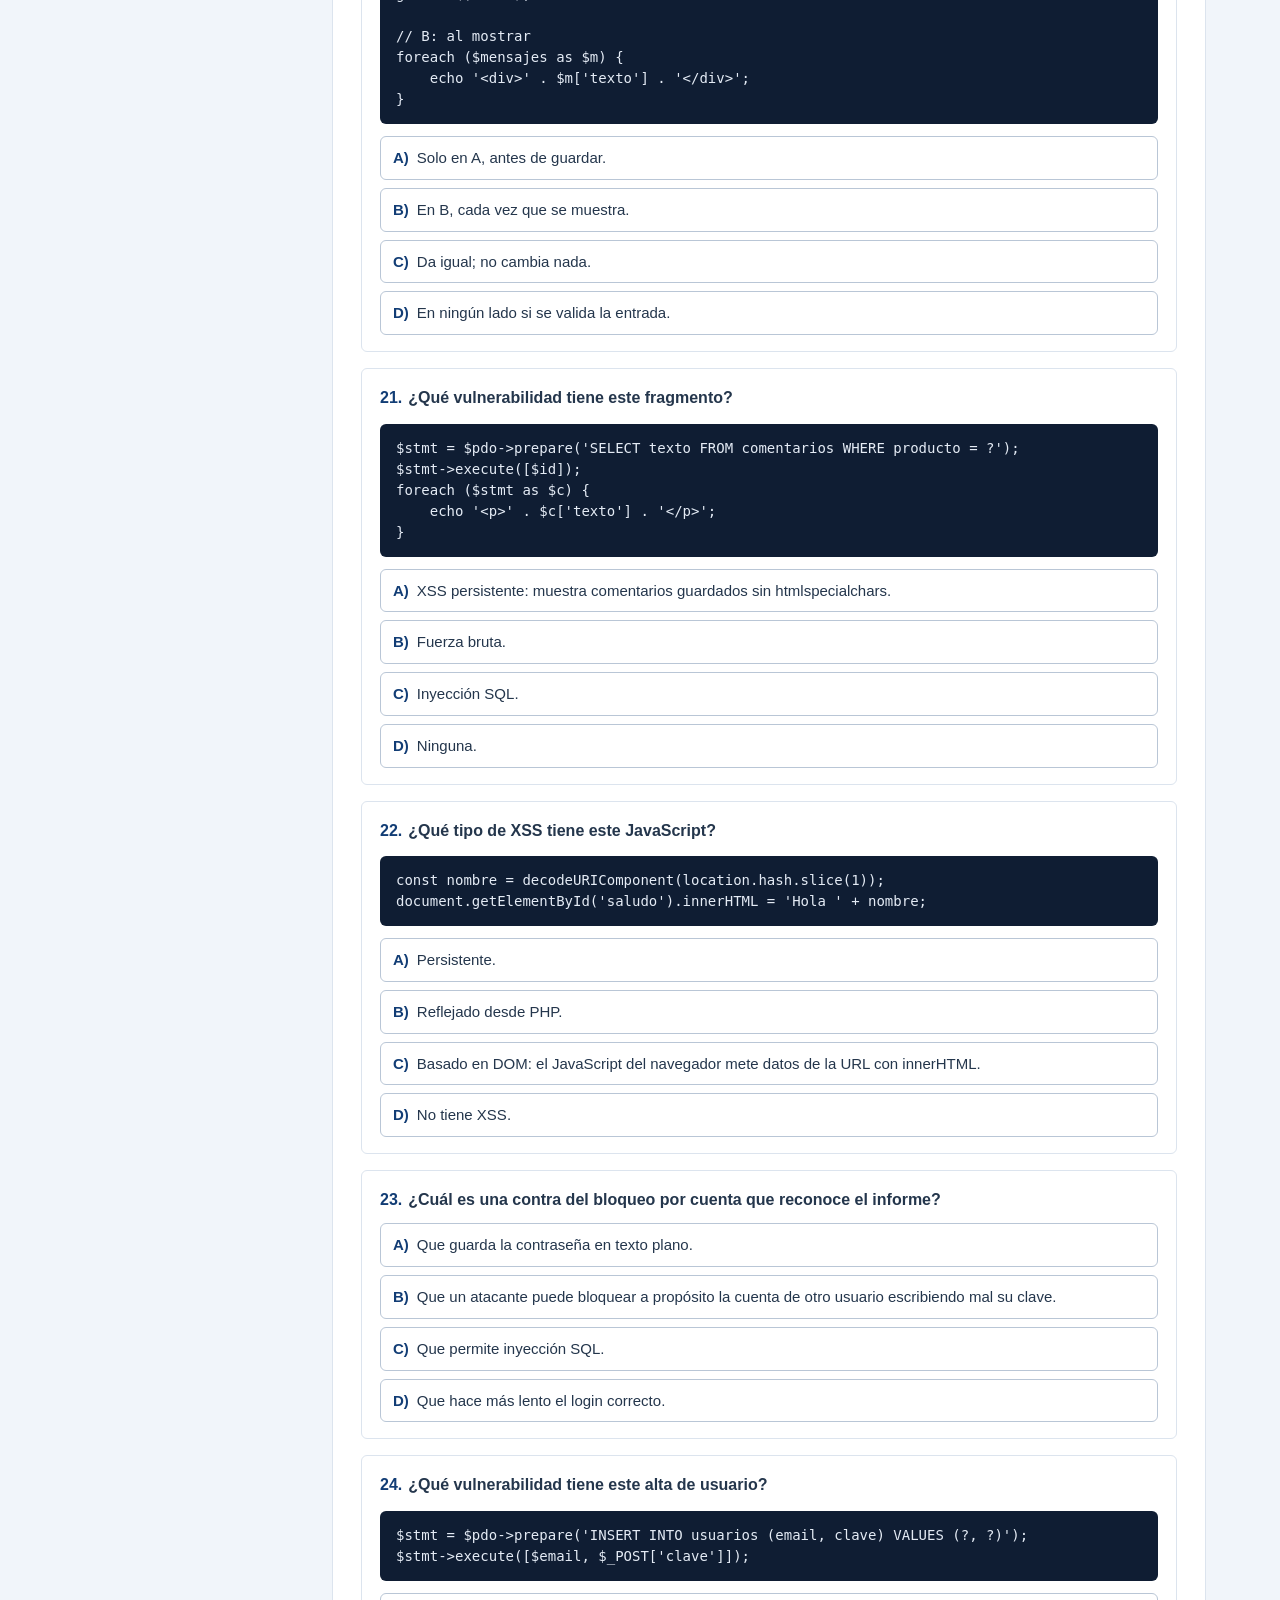
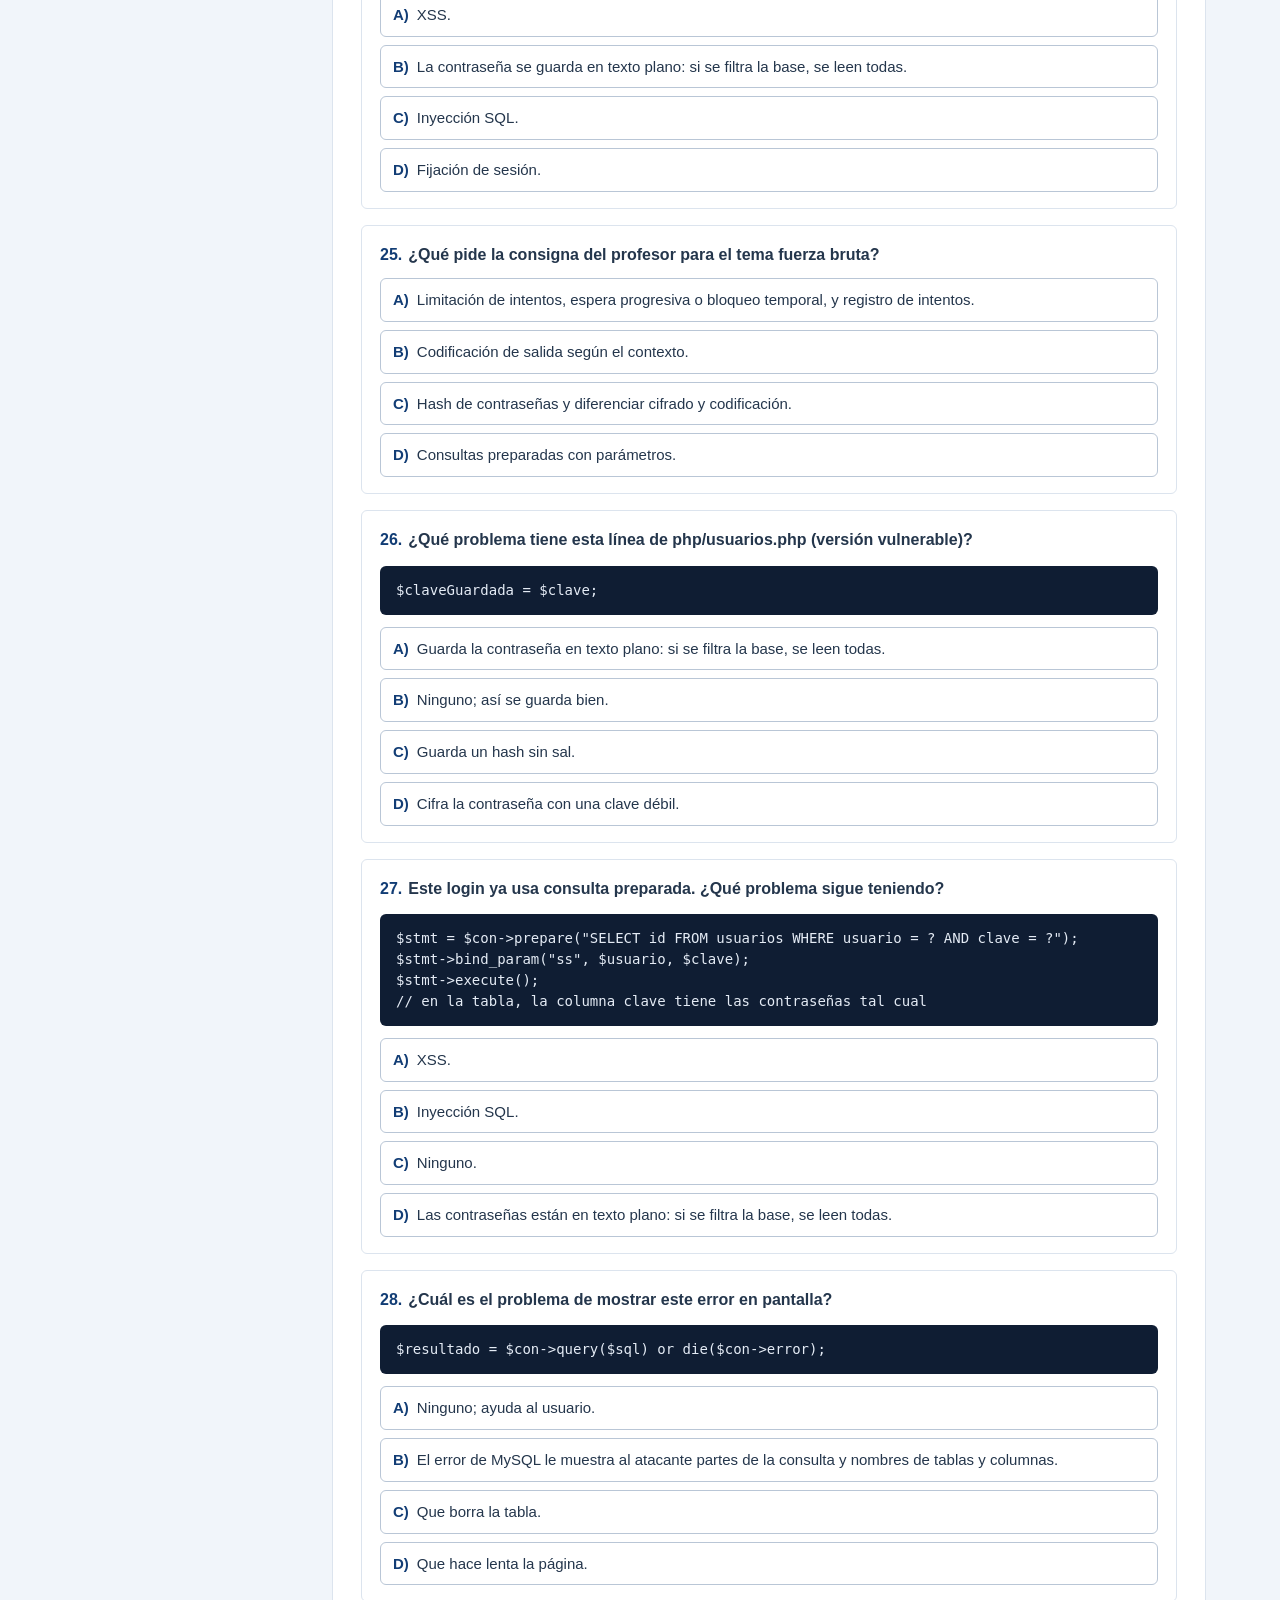
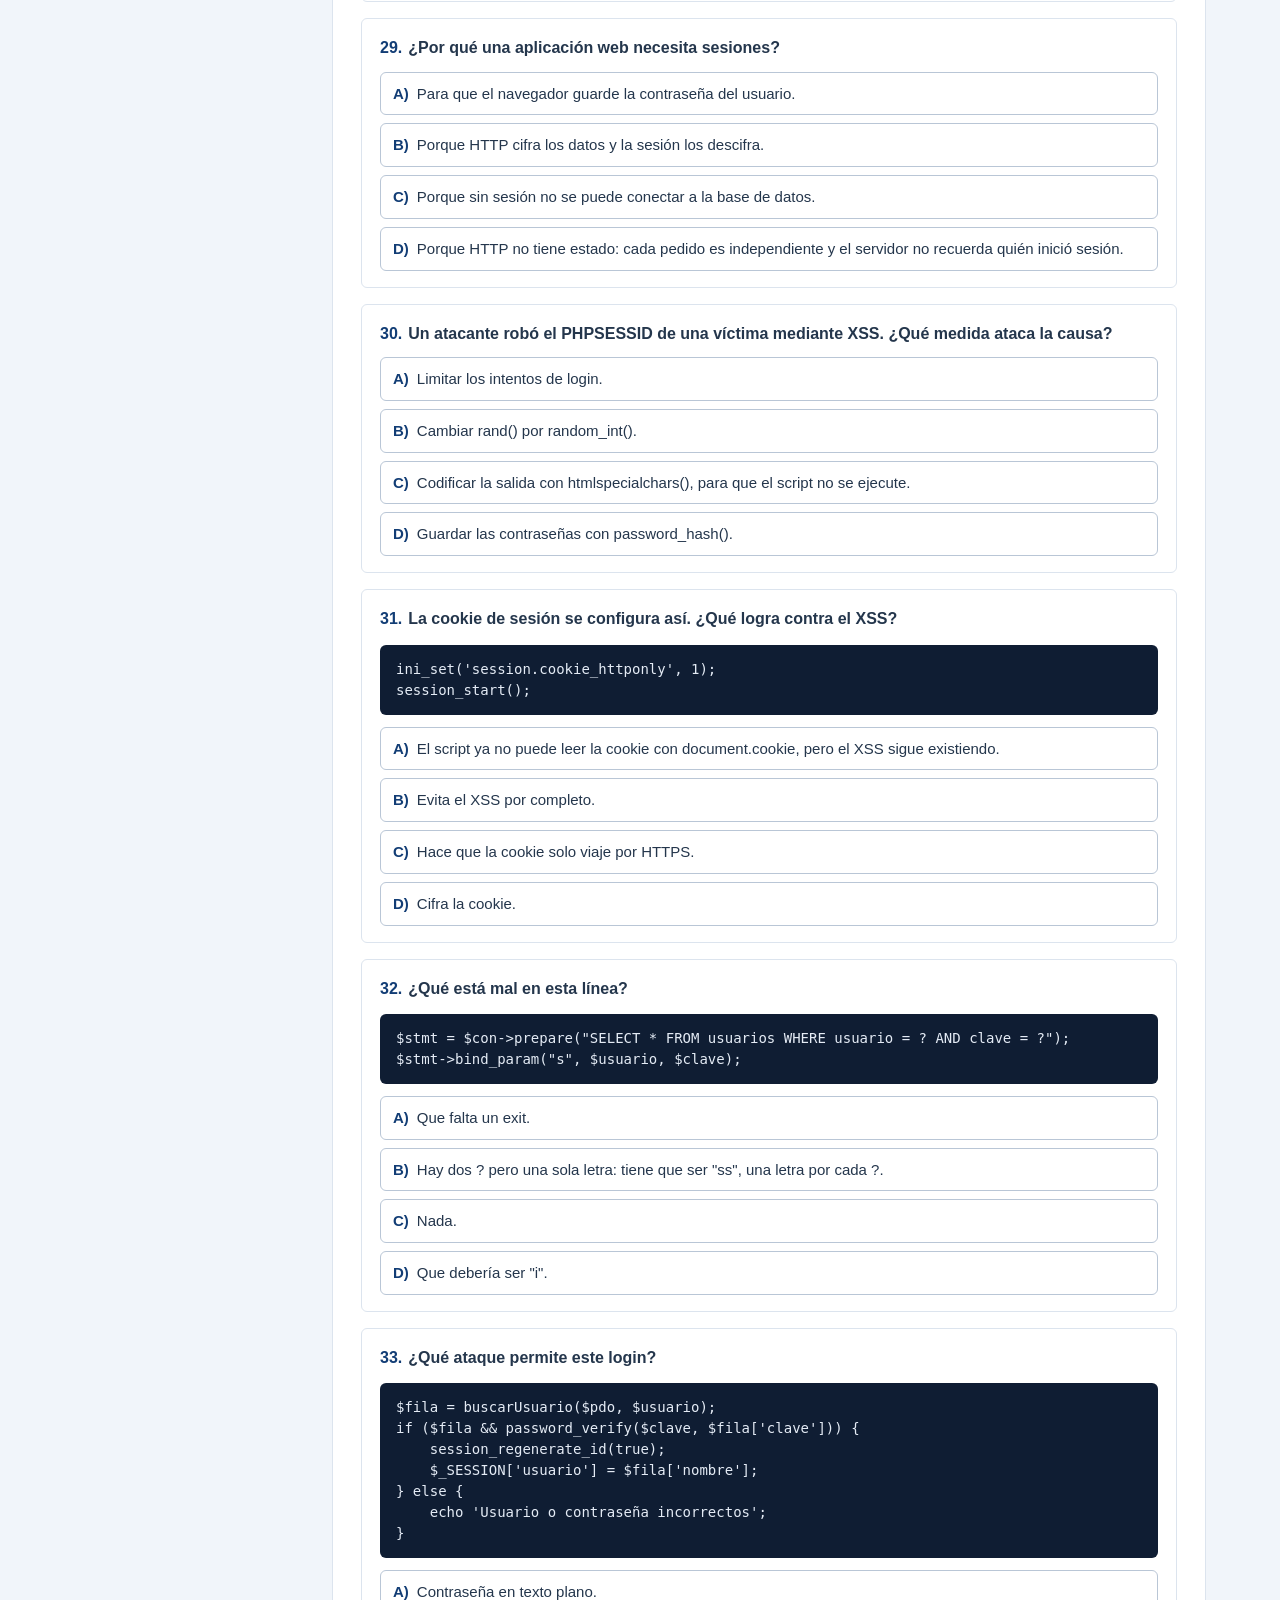
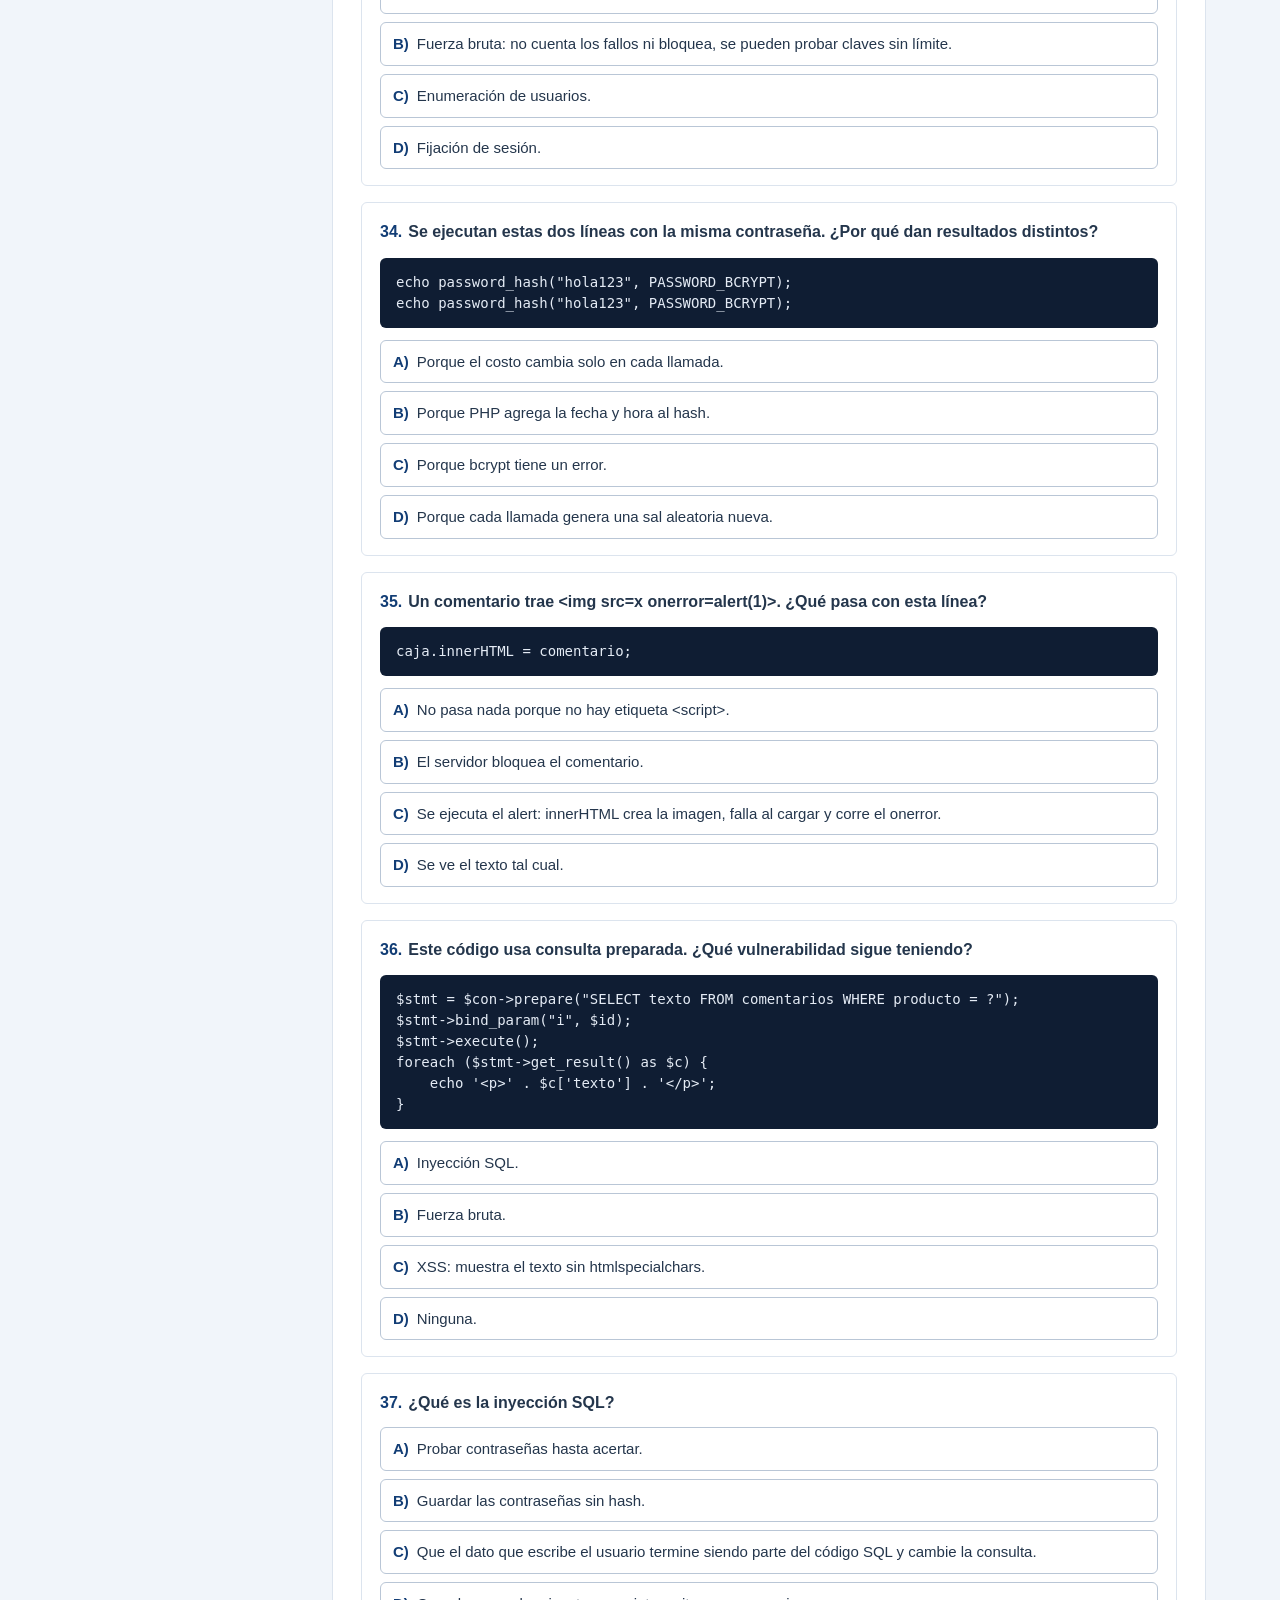
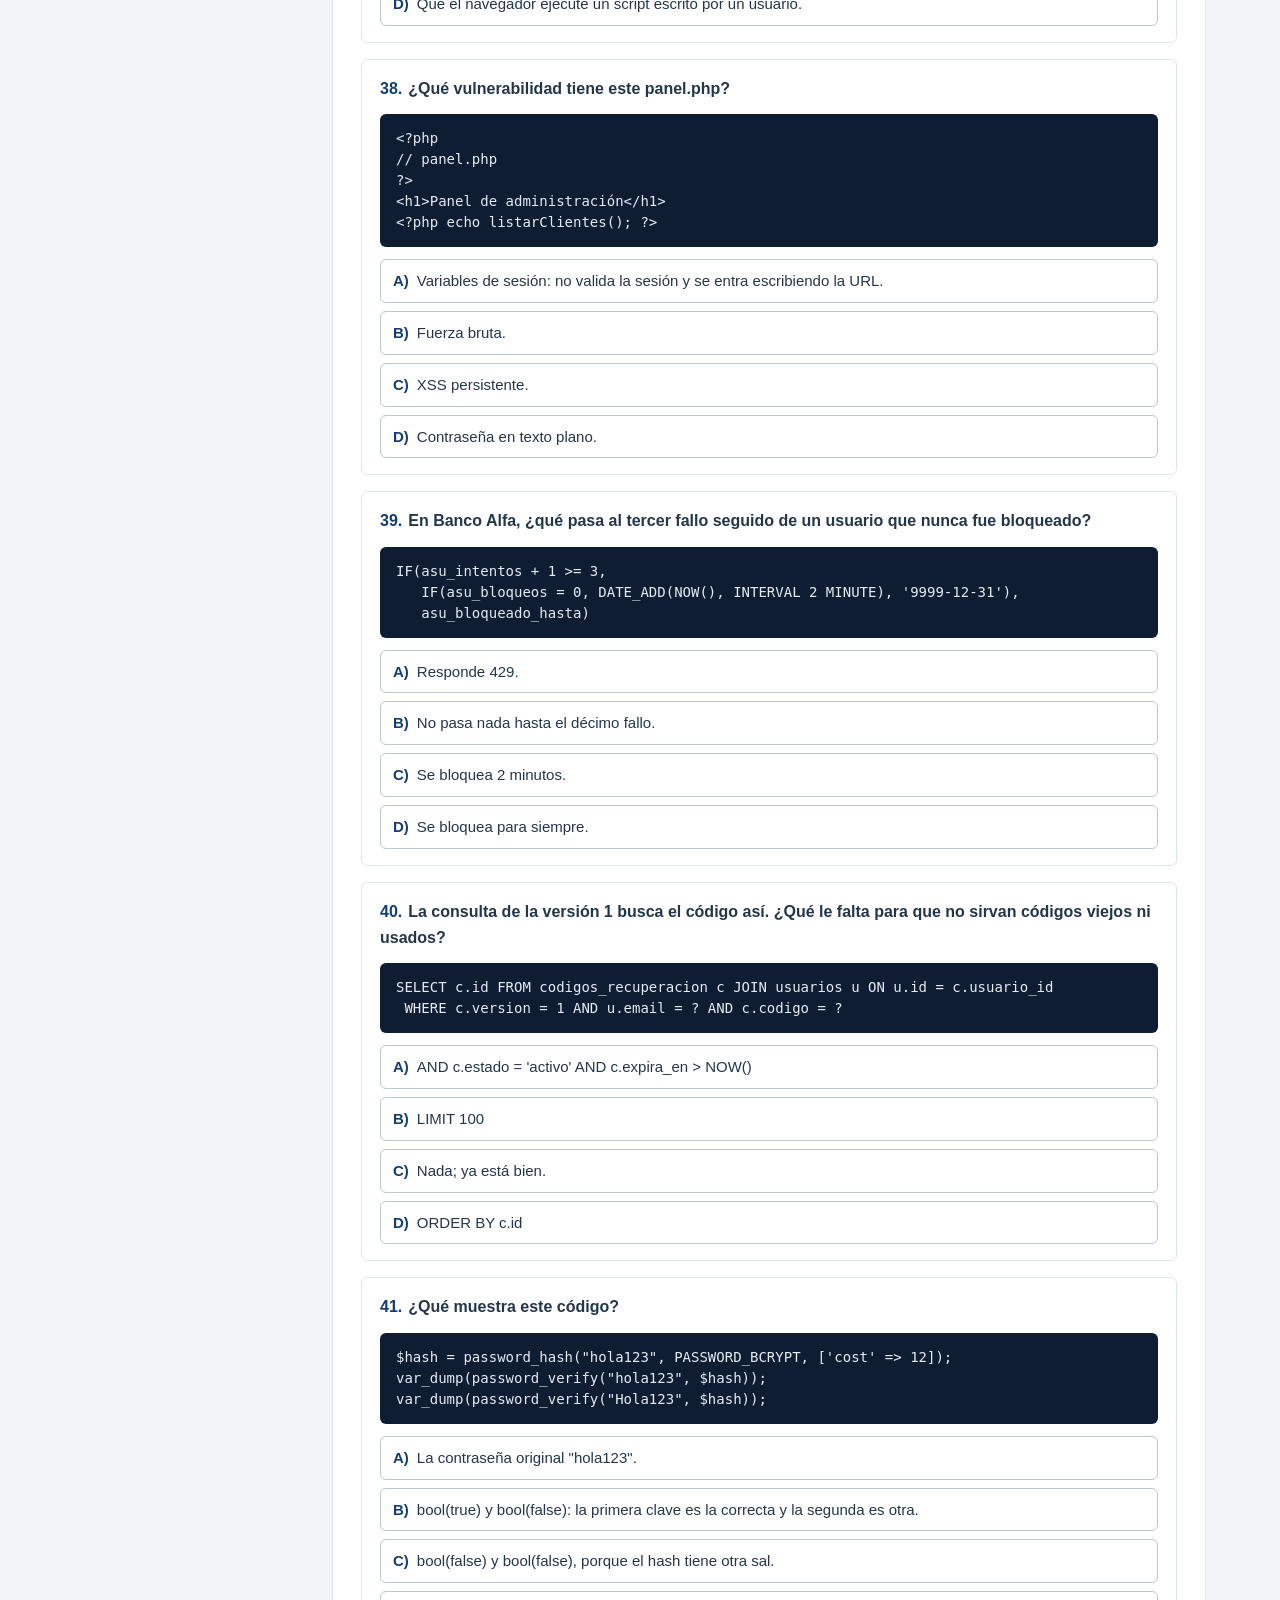
==== commit d91c3b4a: "Módulo 6: Inyección SQL y examen final con 6 temas" ====
--- a/examen_final.html
+++ b/examen_final.html
@@ -3,17 +3,17 @@
 <head>
 <meta charset="utf-8">
 <meta name="viewport" content="width=device-width,initial-scale=1">
-<title>Examen final · Los 5 temas</title>
+<title>Examen final · Los 6 temas</title>
 <link rel="stylesheet" href="css/style.css">
 </head>
 <body>
 <header>
   <div class="etiqueta">Programación · Seguridad informática · Examen final</div>
   <h1>Examen final</h1>
-  <p>Preguntas al azar de los 5 temas, más preguntas que los combinan. Cada intento es distinto.</p>
+  <p>Preguntas al azar de los 6 temas, más preguntas que los combinan. Cada intento es distinto.</p>
   <div class="chips">
-    <span class="chip">35 preguntas</span>
-    <span class="chip">5 por tema + 10 combinadas</span>
+    <span class="chip">42 preguntas</span>
+    <span class="chip">5 por tema + 12 combinadas</span>
     <span class="chip">Con código</span>
   </div>
 </header>
@@ -32,7 +32,7 @@
       <span class="numero">01 / INSTRUCCIONES</span>
       <h2>Cómo funciona</h2>
       <ul>
-        <li>Se toman 5 preguntas al azar de cada módulo y se suman 10 que combinan temas: 35 en total, mezcladas.</li>
+        <li>Se toman 5 preguntas al azar de cada módulo y se suman 12 que combinan temas: 42 en total, mezcladas.</li>
         <li>Al elegir una opción, la pregunta se bloquea y se muestra por qué está bien o mal.</li>
         <li>Al terminar aparece la nota y los aciertos por tema, con el enlace al módulo para repasar.</li>
         <li><strong>Repasar las que fallé</strong> repite solo las falladas. <strong>Nuevo examen</strong> arma otra selección al azar.</li>
@@ -47,12 +47,13 @@
   </main>
 </div>
 
-<footer>Programación IV · Examen final · Preguntas de los módulos 1 a 5 y combinadas</footer>
+<footer>Programación IV · Examen final · Preguntas de los módulos 1 a 6 y combinadas</footer>
 <script src="js/preguntas1.js"></script>
 <script src="js/preguntas2.js"></script>
 <script src="js/preguntas3.js"></script>
 <script src="js/preguntas4.js"></script>
 <script src="js/preguntas5.js"></script>
+<script src="js/preguntas6.js"></script>
 <script src="js/preguntas_final.js"></script>
 <script src="js/script.js"></script>
 </body>
